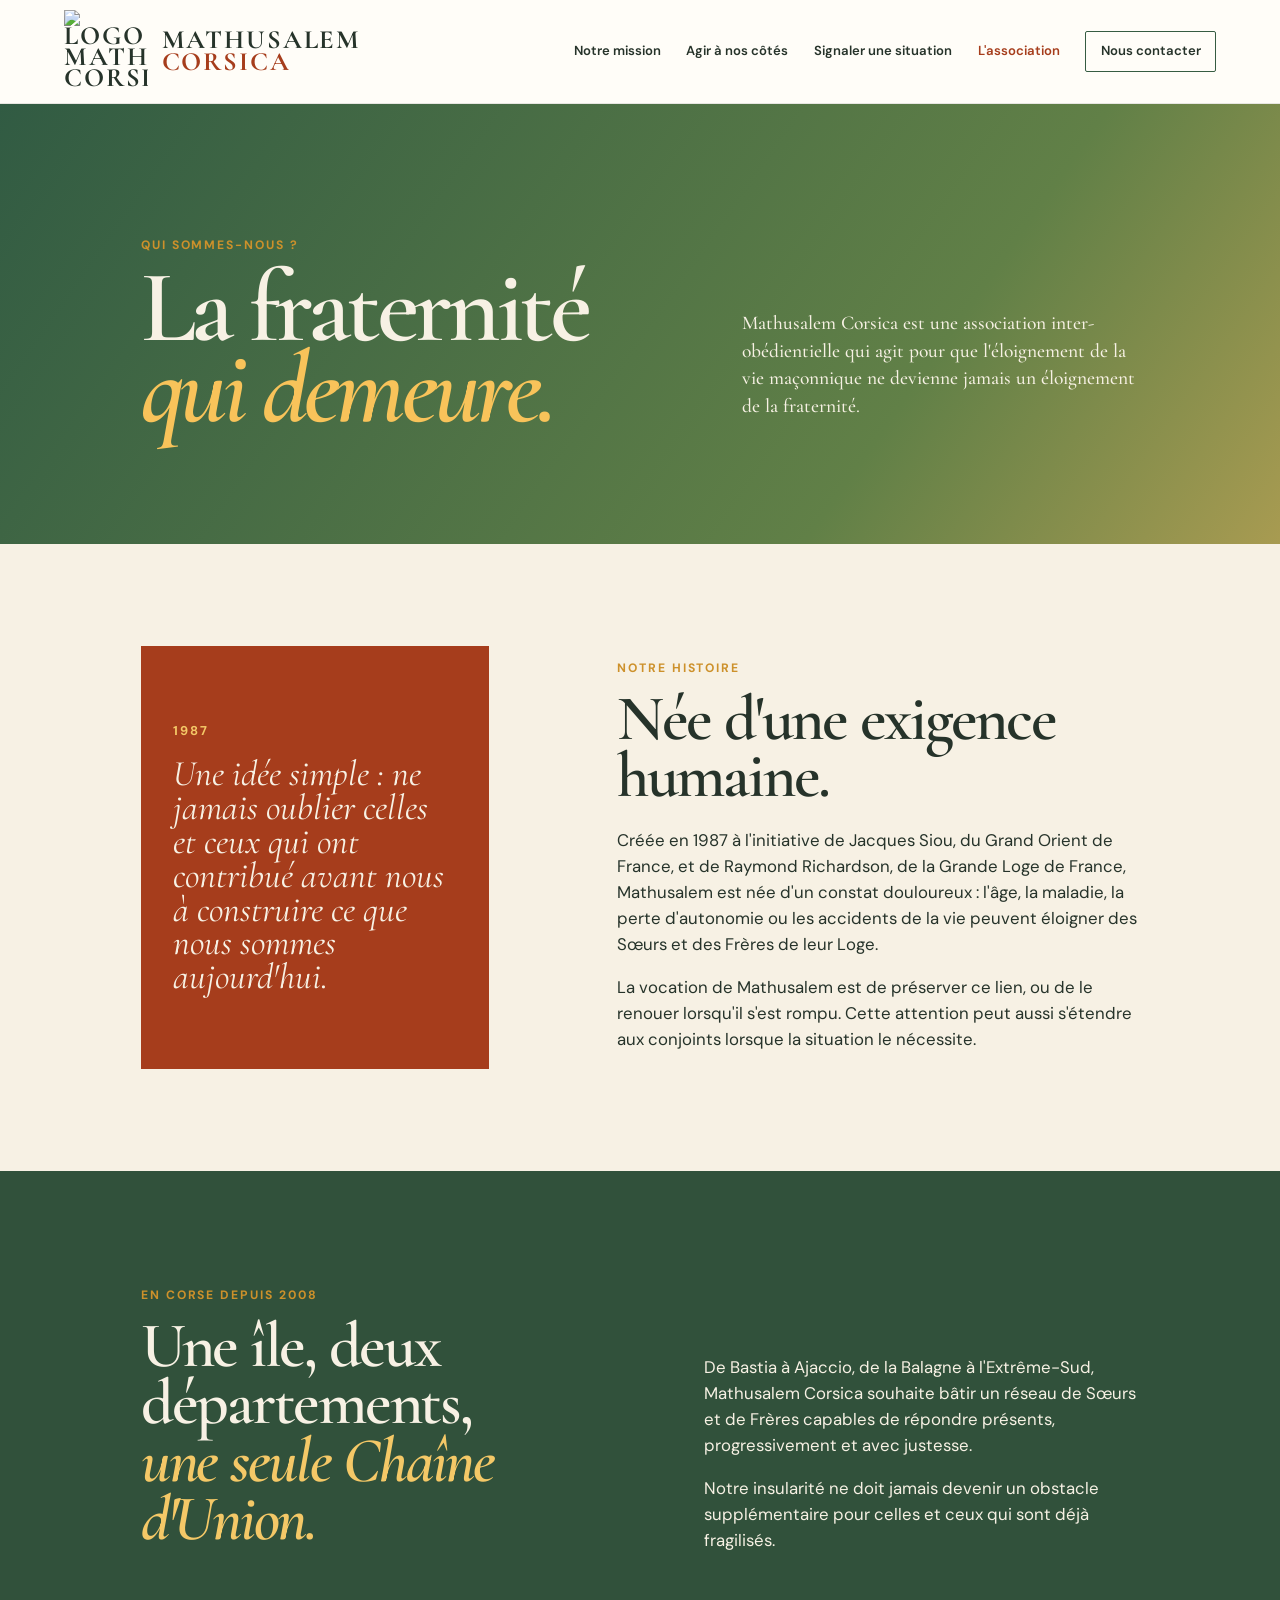
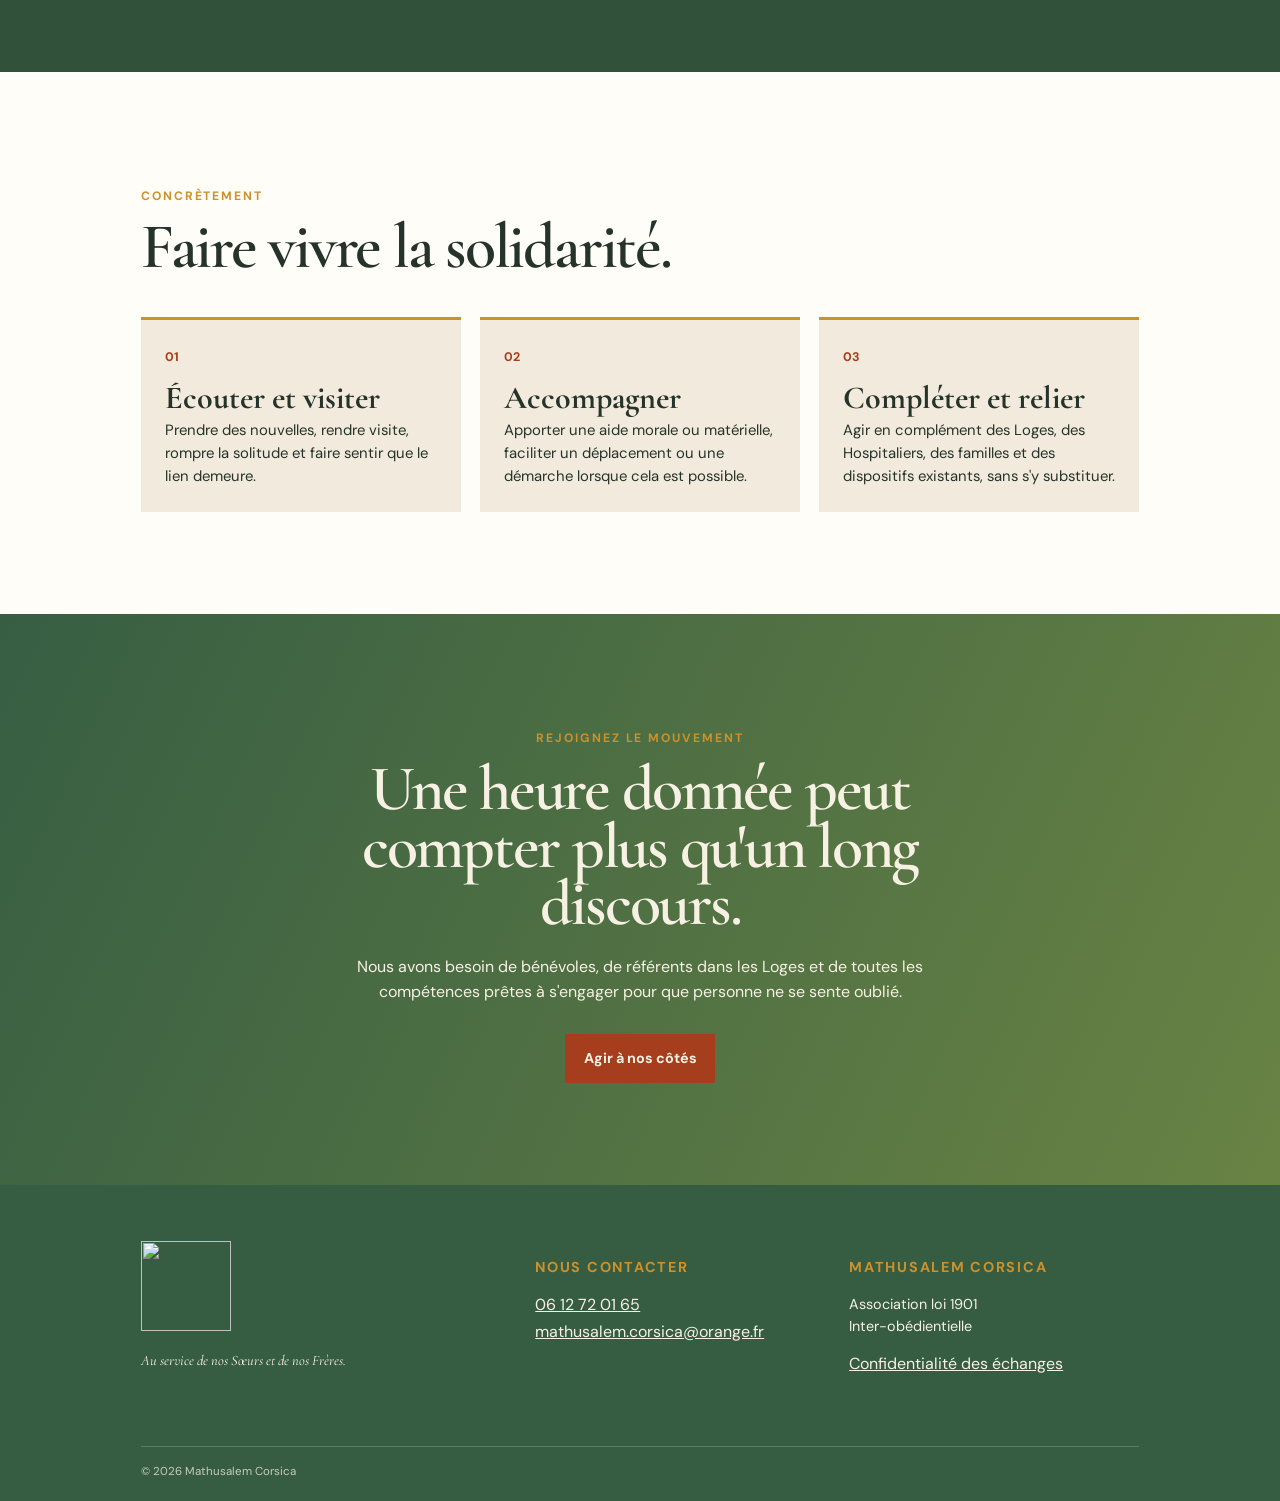
==== association.html @ e66bcd54 "Add files via upload" ====
<!doctype html>
<html lang="fr">
  <head>
    <meta charset="utf-8">
    <meta name="viewport" content="width=device-width, initial-scale=1">
    <meta name="description" content="Découvrez Mathusalem Corsica, association inter-obédientielle de solidarité fraternelle.">
    <title>Notre association - Mathusalem Corsica</title>
    <link rel="preconnect" href="https://fonts.googleapis.com">
    <link rel="preconnect" href="https://fonts.gstatic.com" crossorigin>
    <link href="https://fonts.googleapis.com/css2?family=Cormorant+Garamond:ital,wght@0,500;0,600;0,700;1,600&family=DM+Sans:wght@400;500;600;700&display=swap" rel="stylesheet">
    <link rel="stylesheet" href="styles.css">
  </head>
  <body>
    <a class="skip-link" href="#contenu">Aller au contenu</a>
    <header class="site-header">
      <a class="brand" href="index.html" aria-label="Mathusalem Corsica, accueil">
        <img src="assets/logo-mathusalem-corsica.png" alt="Logo Mathusalem Corsica">
        <span>Mathusalem<br><em>Corsica</em></span>
      </a>
      <button class="menu-toggle" aria-expanded="false" aria-controls="navigation">Menu</button>
      <nav id="navigation" class="navigation" aria-label="Navigation principale">
        <a href="index.html#mission">Notre mission</a>
        <a href="index.html#agir">Agir à nos côtés</a>
        <a href="index.html#signaler">Signaler une situation</a>
        <a class="active" href="association.html" aria-current="page">L'association</a>
        <a class="nav-contact" href="index.html#contact">Nous contacter</a>
      </nav>
    </header>

    <main id="contenu">
      <section class="about-hero" aria-labelledby="about-title">
        <div>
          <p class="eyebrow">Qui sommes-nous ?</p>
          <h1 id="about-title">La fraternité<br><em>qui demeure.</em></h1>
        </div>
        <p>Mathusalem Corsica est une association inter-obédientielle qui agit pour que l'éloignement de la vie maçonnique ne devienne jamais un éloignement de la fraternité.</p>
      </section>

      <section class="about-story" aria-labelledby="story-title">
        <div class="about-statement">
          <span aria-hidden="true">1987</span>
          <p>Une idée simple : ne jamais oublier celles et ceux qui ont contribué avant nous à construire ce que nous sommes aujourd'hui.</p>
        </div>
        <div class="about-copy">
          <p class="eyebrow">Notre histoire</p>
          <h2 id="story-title">Née d'une exigence humaine.</h2>
          <p>Créée en 1987 à l'initiative de Jacques Siou, du Grand Orient de France, et de Raymond Richardson, de la Grande Loge de France, Mathusalem est née d'un constat douloureux : l'âge, la maladie, la perte d'autonomie ou les accidents de la vie peuvent éloigner des Sœurs et des Frères de leur Loge.</p>
          <p>La vocation de Mathusalem est de préserver ce lien, ou de le renouer lorsqu'il s'est rompu. Cette attention peut aussi s'étendre aux conjoints lorsque la situation le nécessite.</p>
        </div>
      </section>

      <section class="about-corsica" aria-labelledby="corsica-title">
        <div>
          <p class="eyebrow">En Corse depuis 2008</p>
          <h2 id="corsica-title">Une île, deux départements,<br><em>une seule Chaîne d'Union.</em></h2>
        </div>
        <div>
          <p>De Bastia à Ajaccio, de la Balagne à l'Extrême-Sud, Mathusalem Corsica souhaite bâtir un réseau de Sœurs et de Frères capables de répondre présents, progressivement et avec justesse.</p>
          <p>Notre insularité ne doit jamais devenir un obstacle supplémentaire pour celles et ceux qui sont déjà fragilisés.</p>
        </div>
      </section>

      <section class="about-actions" aria-labelledby="actions-title">
        <p class="eyebrow">Concrètement</p>
        <h2 id="actions-title">Faire vivre la solidarité.</h2>
        <div class="about-actions-grid">
          <article><span>01</span><h3>Écouter et visiter</h3><p>Prendre des nouvelles, rendre visite, rompre la solitude et faire sentir que le lien demeure.</p></article>
          <article><span>02</span><h3>Accompagner</h3><p>Apporter une aide morale ou matérielle, faciliter un déplacement ou une démarche lorsque cela est possible.</p></article>
          <article><span>03</span><h3>Compléter et relier</h3><p>Agir en complément des Loges, des Hospitaliers, des familles et des dispositifs existants, sans s'y substituer.</p></article>
        </div>
      </section>

      <section class="about-call" aria-labelledby="call-title">
        <p class="eyebrow">Rejoignez le mouvement</p>
        <h2 id="call-title">Une heure donnée peut compter plus qu'un long discours.</h2>
        <p>Nous avons besoin de bénévoles, de référents dans les Loges et de toutes les compétences prêtes à s'engager pour que personne ne se sente oublié.</p>
        <a class="button button-primary" href="index.html#agir">Agir à nos côtés</a>
      </section>
    </main>

    <footer id="contact" class="site-footer">
      <div class="footer-brand"><img src="assets/logo-mathusalem-corsica.png" alt=""><p>Au service de nos Sœurs et de nos Frères.</p></div>
      <div><p class="footer-label">Nous contacter</p><a href="tel:+33612720165">06 12 72 01 65</a><a href="mailto:mathusalem.corsica@orange.fr">mathusalem.corsica@orange.fr</a></div>
      <div><p class="footer-label">Mathusalem Corsica</p><p>Association loi 1901<br>Inter-obédientielle</p><a href="index.html#signaler">Confidentialité des échanges</a></div>
      <p class="copyright">© <span id="year"></span> Mathusalem Corsica</p>
    </footer>
    <script src="script.js"></script>
  </body>
</html>
---- styles.css ----
:root { --ink:#26332a; --forest:#365c42; --moss:#74863b; --sun:#cd912b; --terra:#a63d1c; --cream:#f7f1e4; --paper:#fffdf8; --blue:#315e78; --serif:"Cormorant Garamond", Georgia, serif; --sans:"DM Sans", Arial, sans-serif; }
* { box-sizing:border-box; }
html { scroll-behavior:smooth; }
body { margin:0; color:var(--ink); background:var(--paper); font-family:var(--sans); line-height:1.55; }
a { color:inherit; }
.skip-link { position:absolute; left:-10000px; top:auto; }.skip-link:focus { left:1rem; top:1rem; z-index:100; padding:.7rem 1rem; background:#fff; }
.site-header { min-height:104px; display:flex; align-items:center; justify-content:space-between; padding:8px clamp(1.25rem,5vw,5rem); background:var(--paper); position:sticky; top:0; z-index:20; border-bottom:1px solid rgba(22,32,22,.1); }
.brand { display:flex; align-items:center; gap:.85rem; text-decoration:none; font:700 1.65rem/0.8 var(--serif); letter-spacing:.07em; text-transform:uppercase; }.brand img { width:84px; height:84px; object-fit:contain; }.brand em { color:var(--terra); font-style:normal; }
.navigation { display:flex; align-items:center; gap:clamp(.9rem,2vw,1.8rem); font-size:.82rem; font-weight:600; }.navigation a { text-decoration:none; }.navigation a:not(.nav-contact):hover { color:var(--terra); }.nav-contact { padding:.6rem .9rem; border:1px solid var(--forest); border-radius:2px; }.menu-toggle { display:none; }
.hero { min-height:700px; position:relative; overflow:hidden; isolation:isolate; padding:clamp(5rem,10vw,8rem) clamp(1.25rem,11vw,10rem) 8rem; color:var(--cream); background:linear-gradient(115deg,#315b43 0%,#547544 44%,#899449 100%); }.hero:before { content:""; position:absolute; inset:0; z-index:-1; opacity:.32; background:radial-gradient(ellipse at 78% 28%,#ffdc94 0 2%,transparent 22%), radial-gradient(ellipse at 100% 100%,#c95d2b 0,transparent 49%); }.hero-content { max-width:760px; position:relative; z-index:2; }.eyebrow { margin:0 0:.7rem; color:var(--sun); font-size:.76rem; font-weight:700; letter-spacing:.16em; text-transform:uppercase; }.hero h1, h2, h3 { font-family:var(--serif); }.hero h1 { margin:0; font-size:clamp(3.6rem,8vw,7rem); line-height:.84; letter-spacing:-.045em; }.hero-intro { max-width:590px; margin:1.8rem 0 2rem; font-size:1.05rem; }.hero-actions { display:flex; flex-wrap:wrap; gap:.8rem; }.button { display:inline-block; padding:.85rem 1.15rem; border-radius:2px; font-size:.9rem; font-weight:700; text-decoration:none; transition:transform .2s; }.button:hover { transform:translateY(-2px); }.button-primary { color:var(--cream); background:var(--terra); }.button-light { color:var(--ink); background:var(--cream); }.hero-identity { position:absolute; top:2.2rem; right:clamp(1.25rem,7vw,6rem); z-index:2; display:flex; align-items:center; gap:1rem; text-transform:uppercase; }.hero-identity img { width:clamp(120px,14vw,185px); height:clamp(120px,14vw,185px); object-fit:contain; filter:drop-shadow(0 5px 12px rgba(24,48,29,.28)); }.hero-identity p { margin:0; color:#fff6df; font:700 clamp(1.7rem,2.8vw,2.7rem)/.78 var(--serif); letter-spacing:.08em; }.hero-identity em { color:#f2b345; font-style:normal; }.hero-quote { position:absolute; right:clamp(1.25rem,8vw,7rem); bottom:8.5rem; margin:0; max-width:350px; color:#fff0ca; font:italic clamp(2rem,3.4vw,3rem)/.96 var(--serif); text-align:center; text-shadow:0 2px 18px rgba(24,48,29,.28); }.hero-horizon { position:absolute; left:-5%; right:-5%; bottom:-6.5rem; height:13rem; background:linear-gradient(160deg,transparent 29%,rgba(48,82,51,.82) 30% 49%,rgba(30,57,38,.95) 50%); transform:skewY(-4deg); z-index:-1; }
.section { padding:clamp(4.5rem,8vw,8rem) clamp(1.25rem,11vw,10rem); }.mission { background:var(--cream); }.section-heading { max-width:660px; }.section h2 { margin:0; font-size:clamp(2.7rem,5vw,4.7rem); line-height:.92; letter-spacing:-.035em; }.section h2 em { color:var(--terra); }.lead { max-width:690px; margin:1.6rem 0 3rem; font-size:1.1rem; }.mission-cards { display:grid; grid-template-columns:repeat(3,1fr); gap:1.2rem; }.mission-card { min-height:248px; padding:1.55rem; color:#fff; border-radius:3px; }.presence { background:var(--terra); }.help { background:var(--moss); }.link { background:var(--blue); }.card-icon { display:grid; place-items:center; width:3.1rem; height:3.1rem; border:1px solid rgba(255,255,255,.55); border-radius:50%; font-size:.65rem; letter-spacing:-.25em; }.help .card-icon { font-size:1.4rem; }.link .card-icon { font-size:1.7rem; }.mission-card h3 { margin:1.4rem 0 .25rem; font-size:2.05rem; line-height:1; }.mission-card p { margin:0; font-size:.93rem; }
.act { display:grid; grid-template-columns:.9fr 1.1fr; gap:clamp(2rem,8vw,8rem); align-items:center; background:#2e4937; color:var(--cream); }.act-visual { min-height:420px; padding:2rem; display:flex; flex-direction:column; justify-content:flex-end; color:#f6d486; background:linear-gradient(150deg,transparent 20%,rgba(33,62,41,.4)), radial-gradient(ellipse at 70% 20%,#e3a33f,transparent 12%), linear-gradient(150deg,#8fa14b,#426b42 65%,#294837); clip-path:polygon(16% 0,100% 9%,85% 95%,4% 100%,0 28%); }.act-visual span { font-size:.8rem; font-weight:700; letter-spacing:.12em; text-transform:uppercase; }.act-visual strong { font:italic clamp(2.2rem,4vw,3.4rem)/.9 var(--serif); }.act h2 { color:#fff; }.act h2:after { content:""; display:block; width:54px; height:3px; margin:1.3rem 0; background:var(--sun); }.action-list { margin-top:2rem; border-top:1px solid rgba(255,255,255,.25); }.action-list a { display:grid; grid-template-columns:45px 1fr; column-gap:8px; padding:1rem 0; text-decoration:none; border-bottom:1px solid rgba(255,255,255,.25); }.action-list a:hover strong { color:var(--sun); }.action-list span { color:var(--sun); font-size:.75rem; font-weight:700; }.action-list strong { font-size:.95rem; }.action-list small { grid-column:2; opacity:.72; }
.signal { display:grid; grid-template-columns:1.5fr .75fr; gap:clamp(2rem,7vw,7rem); align-items:center; background:#e9dfcc; }.signal-content h2 { max-width:620px; }.signal-content > p:not(.eyebrow) { max-width:660px; font-size:1.08rem; }.privacy-note { padding:2rem; border-left:4px solid var(--sun); background:var(--paper); }.privacy-note span { color:var(--sun); font-size:1.3rem; }.privacy-note h3 { margin:.5rem 0; font-size:1.65rem; }.privacy-note p { margin:0; font-size:.9rem; }
.association { background:var(--paper); }.association-grid { display:grid; grid-template-columns:1.1fr .9fr; gap:clamp(2rem,10vw,10rem); max-width:1000px; margin-top:2.5rem; }.association-grid > p { margin:0; font:600 1.45rem/1.25 var(--serif); }.association-grid div { border-left:1px solid rgba(22,32,22,.25); padding-left:1.8rem; }.association-grid p { margin-top:0; }.text-link { color:var(--terra); font-weight:700; text-decoration-thickness:1px; }
.navigation a.active { color:var(--terra); }.about-hero { display:grid; grid-template-columns:1.15fr .85fr; gap:4rem; align-items:end; min-height:440px; padding:clamp(4.5rem,9vw,8rem) clamp(1.25rem,11vw,10rem); color:var(--cream); background:linear-gradient(125deg,#315b43,#618047 70%,#a89b51); }.about-hero h1 { margin:0; font:600 clamp(4rem,8vw,7.2rem)/.79 var(--serif); letter-spacing:-.045em; }.about-hero h1 em { color:#f8c35a; }.about-hero > p { max-width:430px; margin:0 0 .5rem; font:500 1.22rem/1.42 var(--serif); }.about-story { display:grid; grid-template-columns:.8fr 1.2fr; gap:clamp(2rem,10vw,10rem); padding:clamp(4.5rem,8vw,8rem) clamp(1.25rem,11vw,10rem); background:var(--cream); }.about-statement { display:flex; flex-direction:column; justify-content:center; padding:2rem; color:var(--cream); background:var(--terra); }.about-statement span { color:#f4c867; font-size:.8rem; font-weight:700; letter-spacing:.16em; }.about-statement p { margin:1rem 0 0; font:italic 2.25rem/.94 var(--serif); }.about-copy { max-width:700px; }.about-copy h2, .about-corsica h2, .about-actions h2, .about-call h2 { margin:0 0 1.4rem; font:600 clamp(2.8rem,5vw,4.8rem)/.9 var(--serif); letter-spacing:-.035em; }.about-copy p:not(.eyebrow), .about-corsica p:not(.eyebrow) { font-size:1.05rem; }.about-corsica { display:grid; grid-template-columns:1fr 1fr; gap:clamp(2rem,10vw,10rem); padding:clamp(4.5rem,8vw,8rem) clamp(1.25rem,11vw,10rem); color:var(--cream); background:#31513b; }.about-corsica h2 em { color:#f4c867; }.about-corsica > div:last-child { align-self:end; max-width:510px; font-size:1.06rem; }.about-actions { padding:clamp(4.5rem,8vw,8rem) clamp(1.25rem,11vw,10rem); }.about-actions-grid { display:grid; grid-template-columns:repeat(3,1fr); gap:1.2rem; margin-top:2.6rem; }.about-actions-grid article { padding:1.5rem; border-top:3px solid var(--sun); background:#f2eadc; }.about-actions-grid span { color:var(--terra); font-size:.78rem; font-weight:700; }.about-actions-grid h3 { margin:.9rem 0 .35rem; font-size:2rem; line-height:.95; }.about-actions-grid p { margin:0; font-size:.93rem; }.about-call { padding:clamp(4.5rem,8vw,7rem) clamp(1.25rem,11vw,10rem); text-align:center; color:var(--cream); background:linear-gradient(115deg,#375e43,#698344); }.about-call h2 { max-width:750px; margin-left:auto; margin-right:auto; }.about-call > p:not(.eyebrow) { max-width:620px; margin:0 auto 1.8rem; }
.site-footer { display:grid; grid-template-columns:1.1fr .85fr .9fr; gap:2.5rem; padding:3.5rem clamp(1.25rem,11vw,10rem) 1.25rem; color:var(--cream); background:var(--forest); }.footer-brand img { width:90px; height:90px; object-fit:contain; }.footer-brand p { font:italic 1.35rem/1 var(--serif); }.footer-label { margin:0 0:.5rem; color:var(--sun); font-size:.75rem; font-weight:700; letter-spacing:.12em; text-transform:uppercase; }.site-footer a { display:block; width:max-content; max-width:100%; margin:.18rem 0; overflow-wrap:anywhere; color:var(--cream); }.site-footer p { font-size:.9rem; }.copyright { grid-column:1/-1; margin:1.5rem 0 0; padding-top:1rem; border-top:1px solid rgba(255,255,255,.25); font-size:.72rem!important; opacity:.75; }
@media (max-width:800px) { .site-header { min-height:84px; }.brand { font-size:1.3rem; }.brand img { width:66px; height:66px; }.menu-toggle { display:block; padding:.55rem .7rem; border:1px solid var(--forest); background:transparent; font:600 .8rem var(--sans); }.navigation { display:none; position:absolute; top:100%; left:0; right:0; padding:1rem 1.25rem 1.3rem; background:var(--paper); border-bottom:1px solid #ddd; flex-direction:column; align-items:flex-start; }.navigation.open { display:flex; }.hero { min-height:720px; padding-top:13rem; }.hero-identity { top:1.5rem; left:1.25rem; right:auto; }.hero-identity img { width:112px; height:112px; }.hero-identity p { font-size:1.8rem; }.hero-quote { top:auto; bottom:4.7rem; right:1.25rem; max-width:300px; font-size:1.75rem; }.mission-cards, .act, .signal, .association-grid, .site-footer, .about-hero, .about-story, .about-corsica, .about-actions-grid { grid-template-columns:1fr; }.about-hero { min-height:420px; gap:2rem; }.about-story { gap:2rem; }.about-statement { min-height:240px; }.section { padding-top:4rem; padding-bottom:4rem; }.site-footer { gap:1.5rem; }.footer-brand img { width:72px; height:72px; } }
@media (max-width:440px) { .brand span { font-size:1.1rem; }.brand img { width:58px; height:58px; }.hero h1 { font-size:3.25rem; }.hero-intro { font-size:.95rem; }.hero-quote { display:none; }.hero { min-height:620px; padding-top:12rem; }.hero-identity img { width:96px; height:96px; }.hero-identity p { font-size:1.55rem; }.mission-card { min-height:0; } }
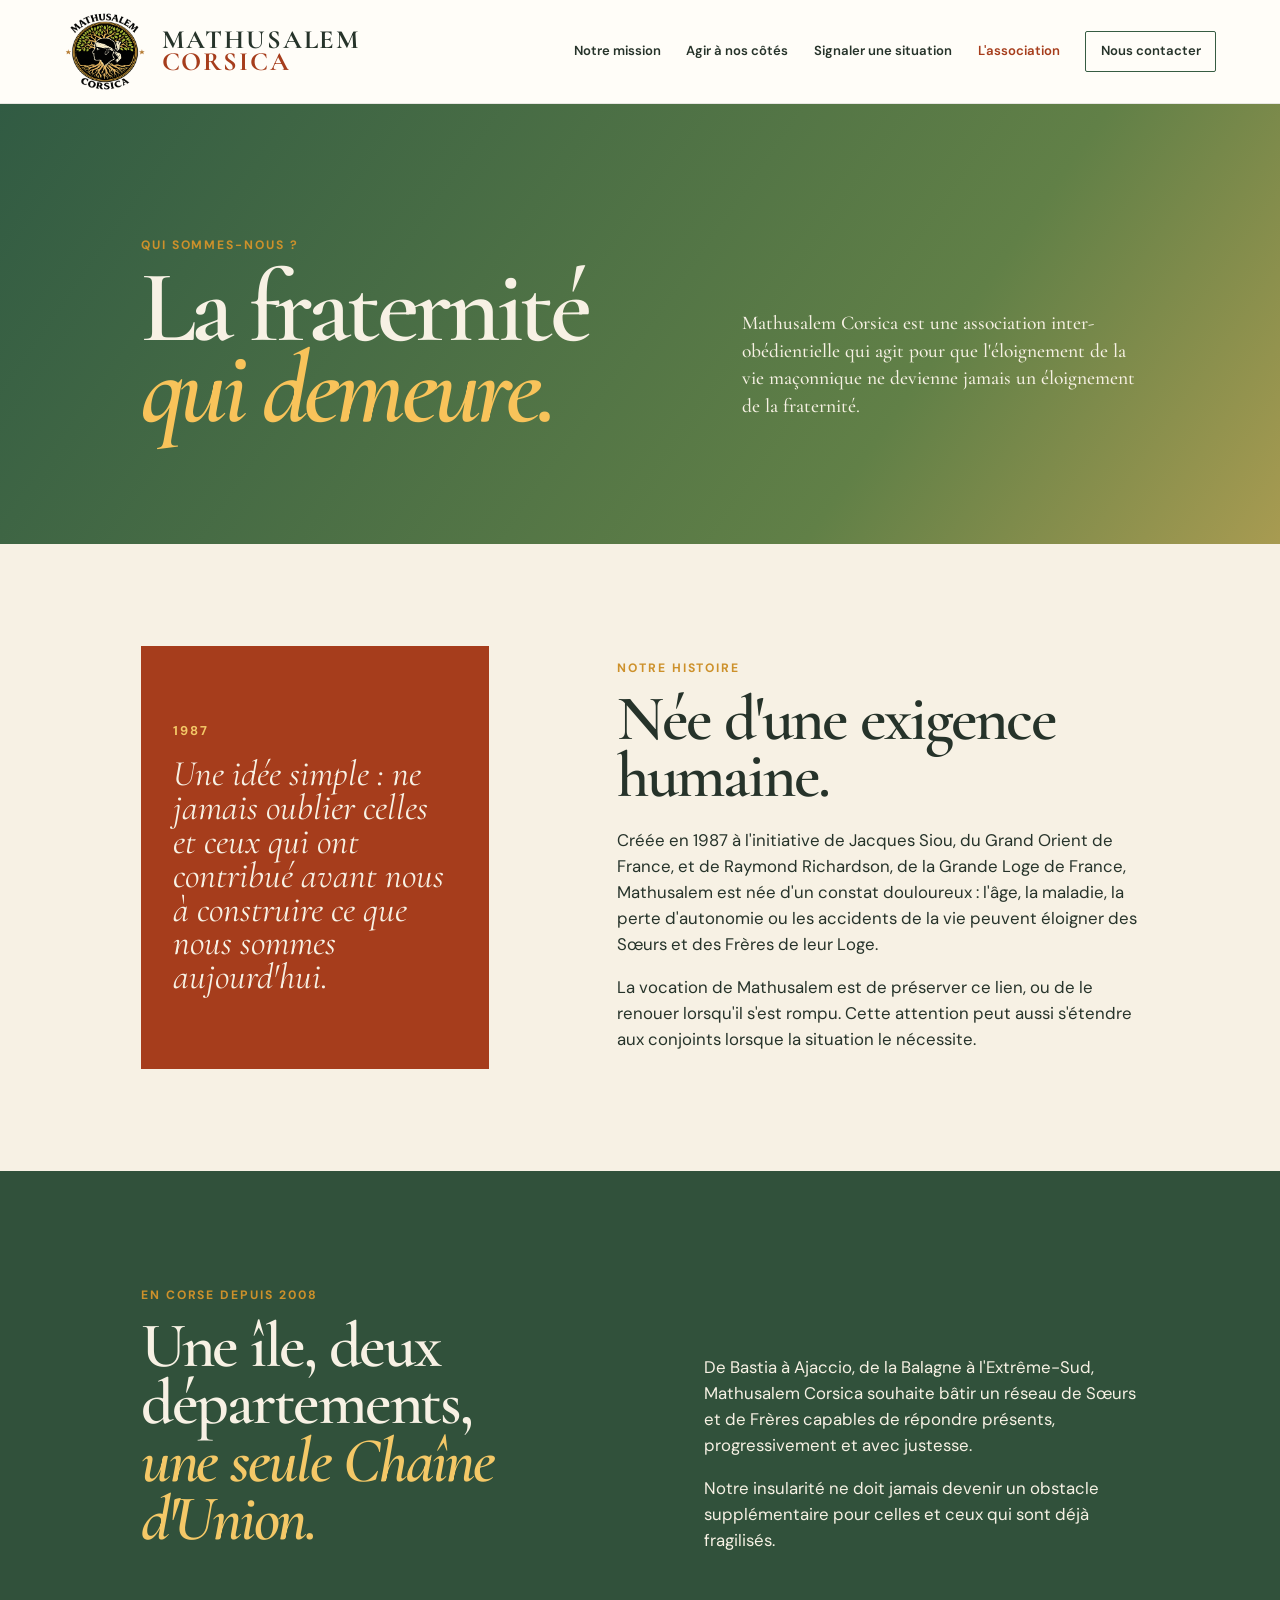
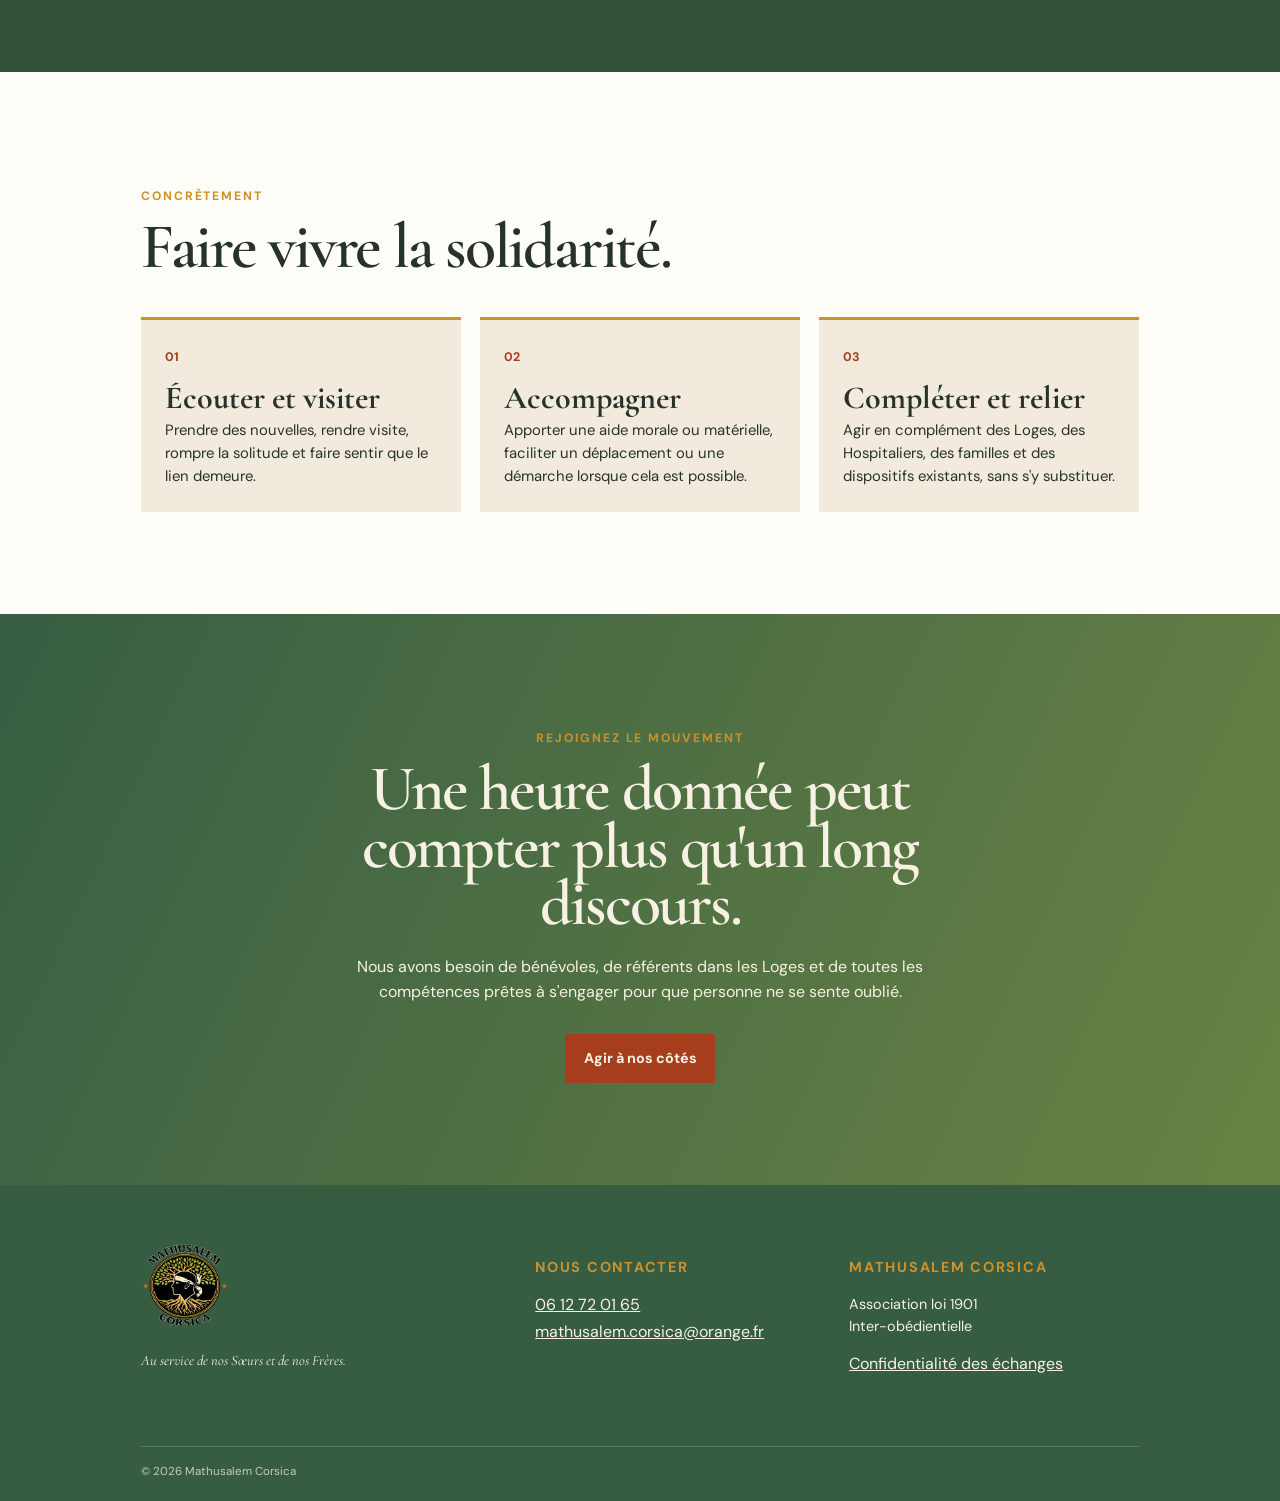
==== commit 69e250d2: "Add files via upload" ====
--- a/association.html
+++ b/association.html
@@ -14,7 +14,7 @@
     <a class="skip-link" href="#contenu">Aller au contenu</a>
     <header class="site-header">
       <a class="brand" href="index.html" aria-label="Mathusalem Corsica, accueil">
-        <img src="assets/logo-mathusalem-corsica.png" alt="Logo Mathusalem Corsica">
+        <img src="logo-mathusalem-corsica.png" alt="Logo Mathusalem Corsica">
         <span>Mathusalem<br><em>Corsica</em></span>
       </a>
       <button class="menu-toggle" aria-expanded="false" aria-controls="navigation">Menu</button>
@@ -79,7 +79,7 @@
     </main>
 
     <footer id="contact" class="site-footer">
-      <div class="footer-brand"><img src="assets/logo-mathusalem-corsica.png" alt=""><p>Au service de nos Sœurs et de nos Frères.</p></div>
+      <div class="footer-brand"><img src="logo-mathusalem-corsica.png" alt=""><p>Au service de nos Sœurs et de nos Frères.</p></div>
       <div><p class="footer-label">Nous contacter</p><a href="tel:+33612720165">06 12 72 01 65</a><a href="mailto:mathusalem.corsica@orange.fr">mathusalem.corsica@orange.fr</a></div>
       <div><p class="footer-label">Mathusalem Corsica</p><p>Association loi 1901<br>Inter-obédientielle</p><a href="index.html#signaler">Confidentialité des échanges</a></div>
       <p class="copyright">© <span id="year"></span> Mathusalem Corsica</p>
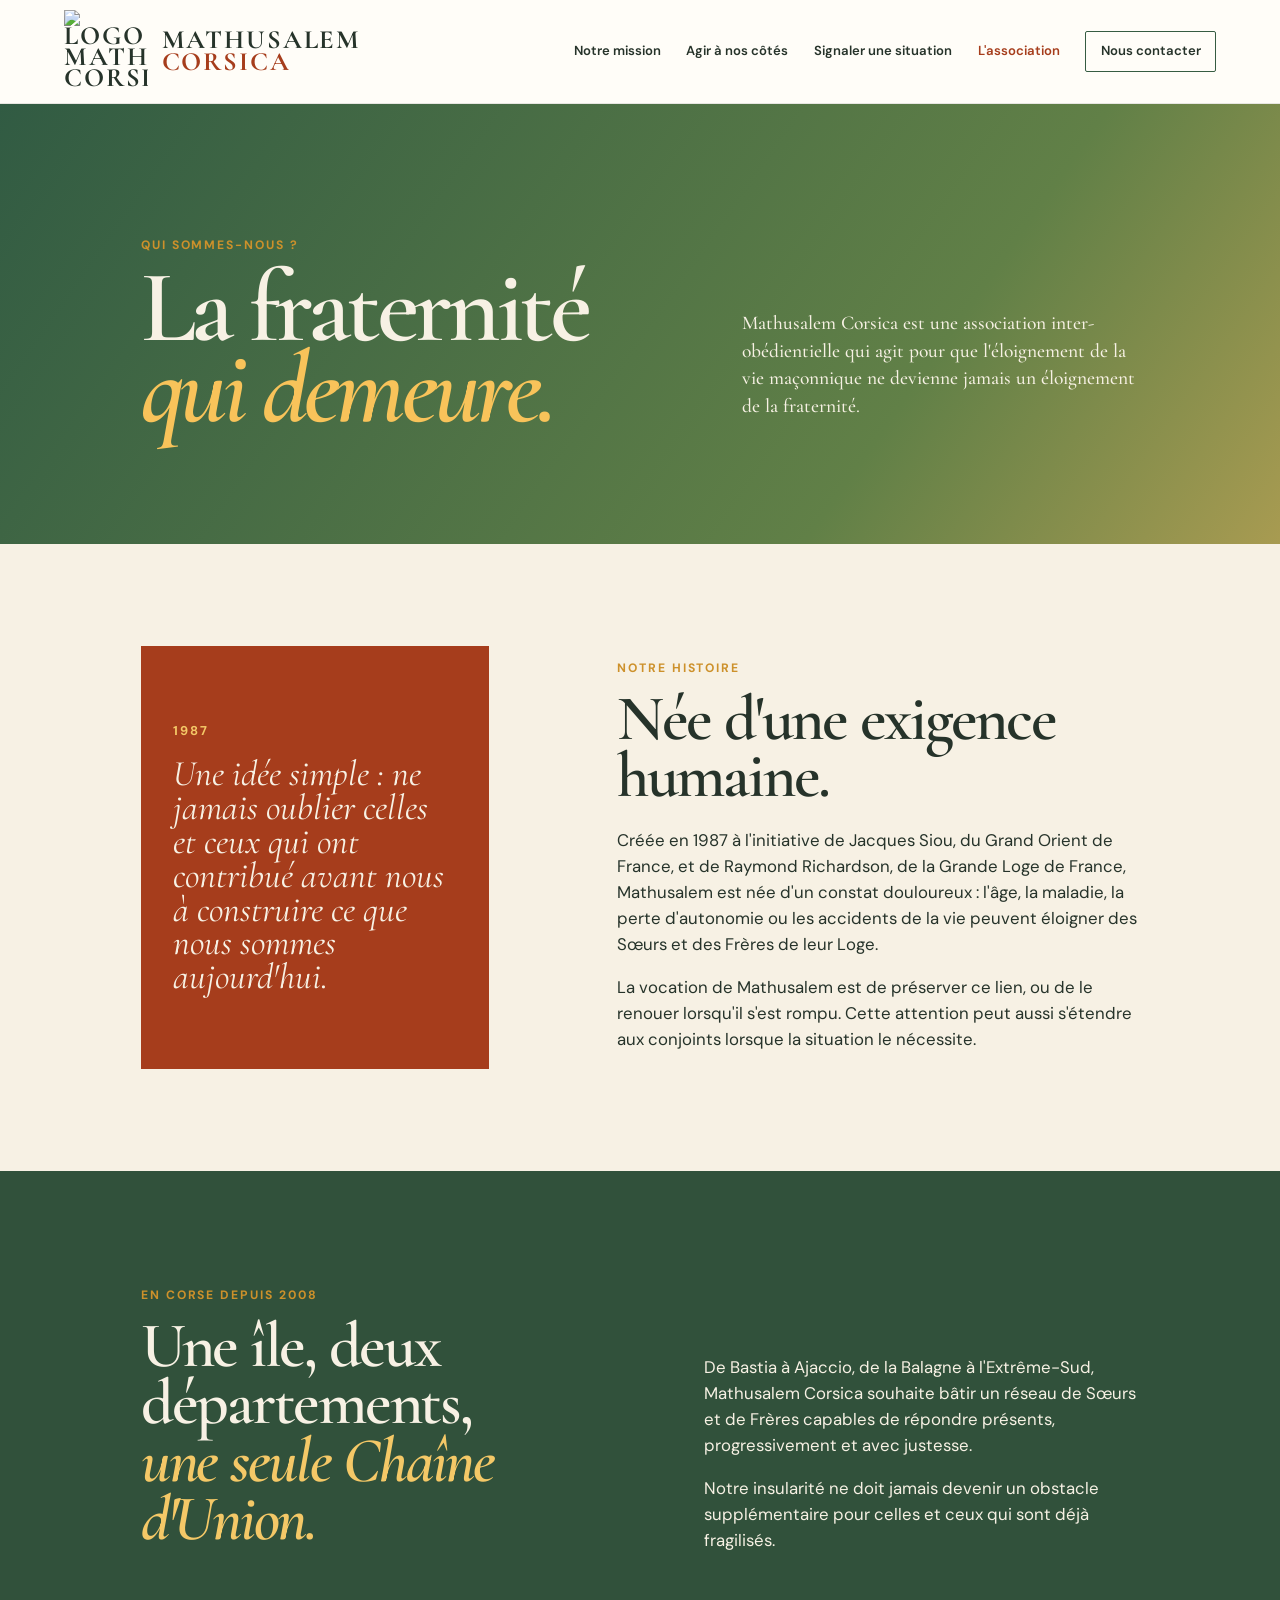
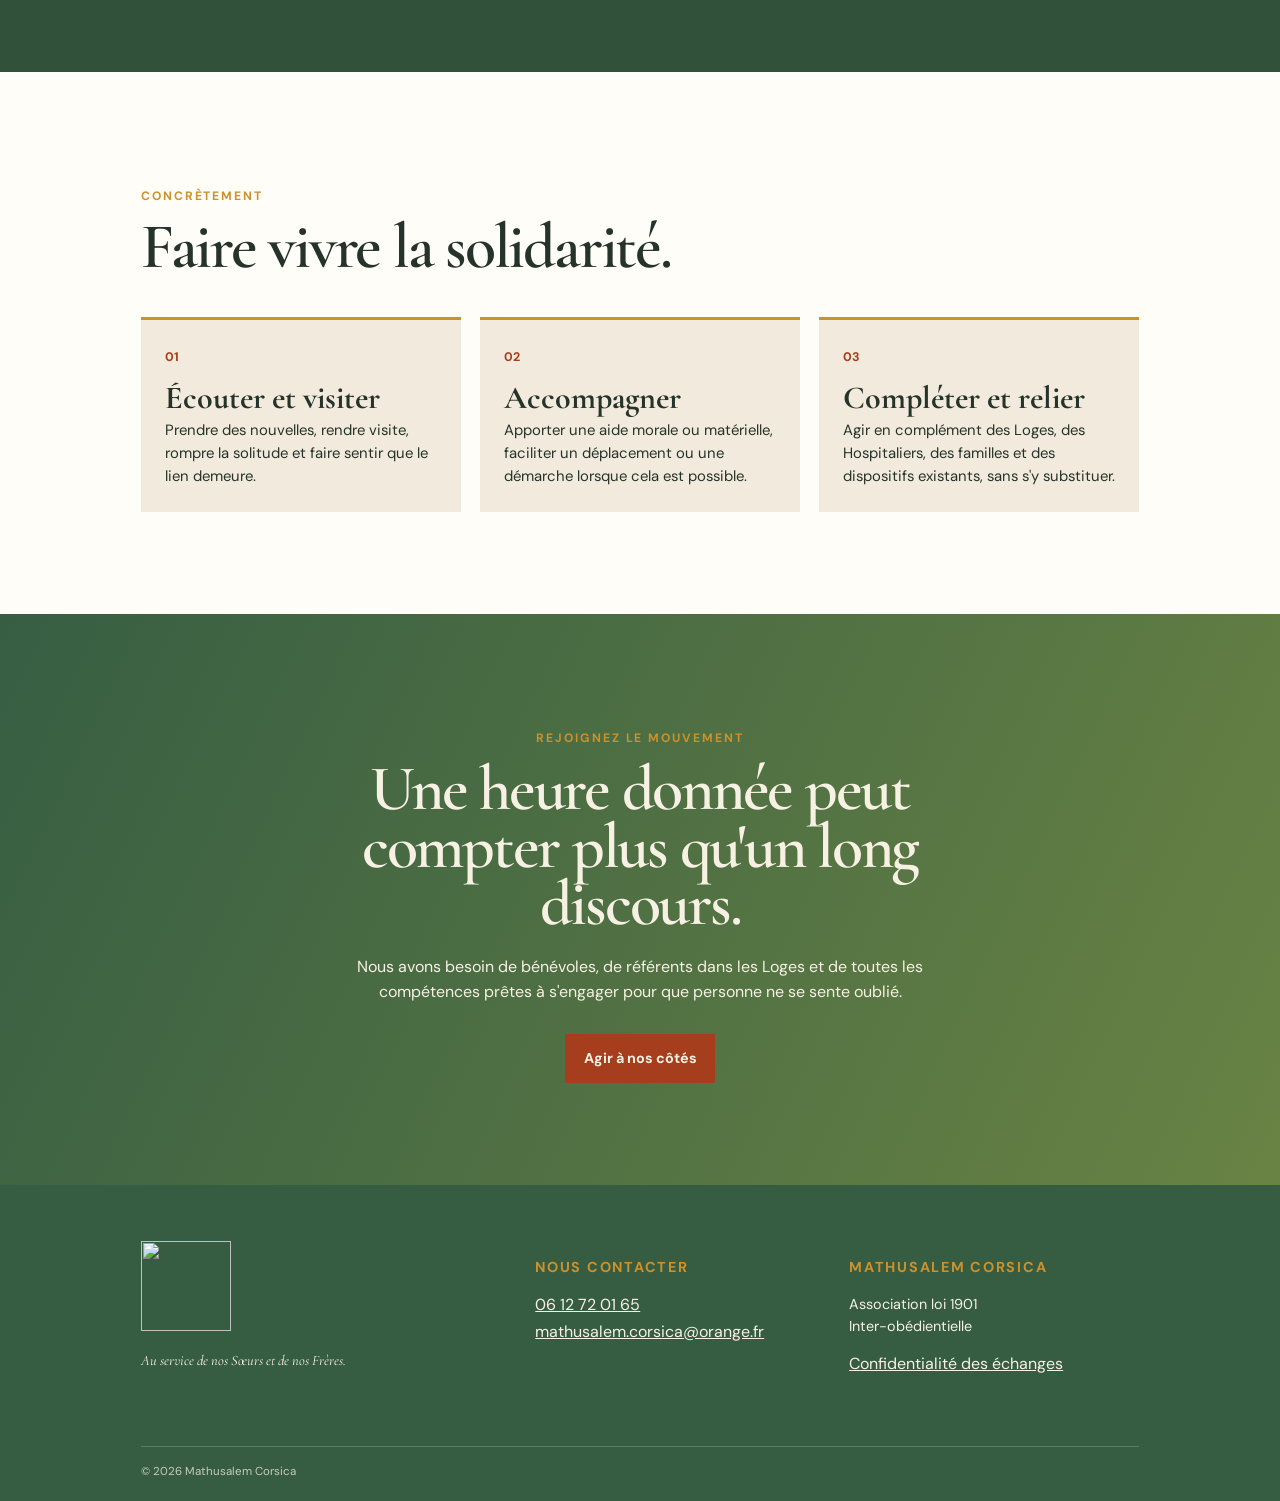
==== commit e47f90a8: "Add files via upload" ====
--- a/association.html
+++ b/association.html
@@ -14,7 +14,7 @@
     <a class="skip-link" href="#contenu">Aller au contenu</a>
     <header class="site-header">
       <a class="brand" href="index.html" aria-label="Mathusalem Corsica, accueil">
-        <img src="logo-mathusalem-corsica.png" alt="Logo Mathusalem Corsica">
+        <img src="assets/logo-mathusalem-corsica.png" alt="Logo Mathusalem Corsica">
         <span>Mathusalem<br><em>Corsica</em></span>
       </a>
       <button class="menu-toggle" aria-expanded="false" aria-controls="navigation">Menu</button>
@@ -79,7 +79,7 @@
     </main>
 
     <footer id="contact" class="site-footer">
-      <div class="footer-brand"><img src="logo-mathusalem-corsica.png" alt=""><p>Au service de nos Sœurs et de nos Frères.</p></div>
+      <div class="footer-brand"><img src="assets/logo-mathusalem-corsica.png" alt=""><p>Au service de nos Sœurs et de nos Frères.</p></div>
       <div><p class="footer-label">Nous contacter</p><a href="tel:+33612720165">06 12 72 01 65</a><a href="mailto:mathusalem.corsica@orange.fr">mathusalem.corsica@orange.fr</a></div>
       <div><p class="footer-label">Mathusalem Corsica</p><p>Association loi 1901<br>Inter-obédientielle</p><a href="index.html#signaler">Confidentialité des échanges</a></div>
       <p class="copyright">© <span id="year"></span> Mathusalem Corsica</p>
--- a/styles.css
+++ b/styles.css
@@ -7,12 +7,12 @@
 .site-header { min-height:104px; display:flex; align-items:center; justify-content:space-between; padding:8px clamp(1.25rem,5vw,5rem); background:var(--paper); position:sticky; top:0; z-index:20; border-bottom:1px solid rgba(22,32,22,.1); }
 .brand { display:flex; align-items:center; gap:.85rem; text-decoration:none; font:700 1.65rem/0.8 var(--serif); letter-spacing:.07em; text-transform:uppercase; }.brand img { width:84px; height:84px; object-fit:contain; }.brand em { color:var(--terra); font-style:normal; }
 .navigation { display:flex; align-items:center; gap:clamp(.9rem,2vw,1.8rem); font-size:.82rem; font-weight:600; }.navigation a { text-decoration:none; }.navigation a:not(.nav-contact):hover { color:var(--terra); }.nav-contact { padding:.6rem .9rem; border:1px solid var(--forest); border-radius:2px; }.menu-toggle { display:none; }
-.hero { min-height:700px; position:relative; overflow:hidden; isolation:isolate; padding:clamp(5rem,10vw,8rem) clamp(1.25rem,11vw,10rem) 8rem; color:var(--cream); background:linear-gradient(115deg,#315b43 0%,#547544 44%,#899449 100%); }.hero:before { content:""; position:absolute; inset:0; z-index:-1; opacity:.32; background:radial-gradient(ellipse at 78% 28%,#ffdc94 0 2%,transparent 22%), radial-gradient(ellipse at 100% 100%,#c95d2b 0,transparent 49%); }.hero-content { max-width:760px; position:relative; z-index:2; }.eyebrow { margin:0 0:.7rem; color:var(--sun); font-size:.76rem; font-weight:700; letter-spacing:.16em; text-transform:uppercase; }.hero h1, h2, h3 { font-family:var(--serif); }.hero h1 { margin:0; font-size:clamp(3.6rem,8vw,7rem); line-height:.84; letter-spacing:-.045em; }.hero-intro { max-width:590px; margin:1.8rem 0 2rem; font-size:1.05rem; }.hero-actions { display:flex; flex-wrap:wrap; gap:.8rem; }.button { display:inline-block; padding:.85rem 1.15rem; border-radius:2px; font-size:.9rem; font-weight:700; text-decoration:none; transition:transform .2s; }.button:hover { transform:translateY(-2px); }.button-primary { color:var(--cream); background:var(--terra); }.button-light { color:var(--ink); background:var(--cream); }.hero-identity { position:absolute; top:2.2rem; right:clamp(1.25rem,7vw,6rem); z-index:2; display:flex; align-items:center; gap:1rem; text-transform:uppercase; }.hero-identity img { width:clamp(120px,14vw,185px); height:clamp(120px,14vw,185px); object-fit:contain; filter:drop-shadow(0 5px 12px rgba(24,48,29,.28)); }.hero-identity p { margin:0; color:#fff6df; font:700 clamp(1.7rem,2.8vw,2.7rem)/.78 var(--serif); letter-spacing:.08em; }.hero-identity em { color:#f2b345; font-style:normal; }.hero-quote { position:absolute; right:clamp(1.25rem,8vw,7rem); bottom:8.5rem; margin:0; max-width:350px; color:#fff0ca; font:italic clamp(2rem,3.4vw,3rem)/.96 var(--serif); text-align:center; text-shadow:0 2px 18px rgba(24,48,29,.28); }.hero-horizon { position:absolute; left:-5%; right:-5%; bottom:-6.5rem; height:13rem; background:linear-gradient(160deg,transparent 29%,rgba(48,82,51,.82) 30% 49%,rgba(30,57,38,.95) 50%); transform:skewY(-4deg); z-index:-1; }
+.hero { min-height:700px; position:relative; overflow:hidden; isolation:isolate; padding:clamp(5rem,10vw,8rem) clamp(1.25rem,11vw,10rem) 8rem; color:var(--cream); background:linear-gradient(115deg,#315b43 0%,#547544 44%,#899449 100%); }.hero:before { content:""; position:absolute; inset:0; z-index:-1; opacity:.32; background:radial-gradient(ellipse at 78% 28%,#ffdc94 0 2%,transparent 22%), radial-gradient(ellipse at 100% 100%,#c95d2b 0,transparent 49%); }.hero-content { max-width:760px; position:relative; z-index:2; }.eyebrow { margin:0 0:.7rem; color:var(--sun); font-size:.76rem; font-weight:700; letter-spacing:.16em; text-transform:uppercase; }.hero h1, h2, h3 { font-family:var(--serif); }.hero h1 { margin:0; font-size:clamp(3.6rem,8vw,7rem); line-height:.84; letter-spacing:-.045em; }.hero-intro { max-width:590px; margin:1.8rem 0 2rem; font-size:1.05rem; }.hero-actions { display:flex; flex-wrap:wrap; gap:.8rem; }.button { display:inline-block; padding:.85rem 1.15rem; border-radius:2px; font-size:.9rem; font-weight:700; text-decoration:none; transition:transform .2s; }.button:hover { transform:translateY(-2px); }.button-primary { color:var(--cream); background:var(--terra); }.button-light { color:var(--ink); background:var(--cream); }.hero-identity { position:absolute; top:2.2rem; right:clamp(1.25rem,7vw,6rem); z-index:2; display:flex; align-items:center; gap:1.15rem; text-transform:uppercase; }.hero-identity img { width:clamp(140px,16vw,215px); height:clamp(140px,16vw,215px); object-fit:contain; filter:drop-shadow(0 5px 12px rgba(24,48,29,.28)); }.hero-identity p { margin:0; color:#fff6df; font:700 clamp(2rem,3.2vw,3.1rem)/.78 var(--serif); letter-spacing:.08em; }.hero-identity em { color:#f2b345; font-style:normal; }.hero-quote { position:absolute; left:50%; bottom:2.3rem; z-index:2; width:max-content; max-width:none; margin:0; transform:translateX(-50%); color:#fff0ca; font:italic clamp(2.2rem,3vw,3.7rem)/1 var(--serif); white-space:nowrap; text-align:center; text-shadow:0 2px 18px rgba(24,48,29,.28); }.hero-horizon { position:absolute; left:-5%; right:-5%; bottom:-6.5rem; height:13rem; background:linear-gradient(160deg,transparent 29%,rgba(48,82,51,.82) 30% 49%,rgba(30,57,38,.95) 50%); transform:skewY(-4deg); z-index:-1; }
 .section { padding:clamp(4.5rem,8vw,8rem) clamp(1.25rem,11vw,10rem); }.mission { background:var(--cream); }.section-heading { max-width:660px; }.section h2 { margin:0; font-size:clamp(2.7rem,5vw,4.7rem); line-height:.92; letter-spacing:-.035em; }.section h2 em { color:var(--terra); }.lead { max-width:690px; margin:1.6rem 0 3rem; font-size:1.1rem; }.mission-cards { display:grid; grid-template-columns:repeat(3,1fr); gap:1.2rem; }.mission-card { min-height:248px; padding:1.55rem; color:#fff; border-radius:3px; }.presence { background:var(--terra); }.help { background:var(--moss); }.link { background:var(--blue); }.card-icon { display:grid; place-items:center; width:3.1rem; height:3.1rem; border:1px solid rgba(255,255,255,.55); border-radius:50%; font-size:.65rem; letter-spacing:-.25em; }.help .card-icon { font-size:1.4rem; }.link .card-icon { font-size:1.7rem; }.mission-card h3 { margin:1.4rem 0 .25rem; font-size:2.05rem; line-height:1; }.mission-card p { margin:0; font-size:.93rem; }
 .act { display:grid; grid-template-columns:.9fr 1.1fr; gap:clamp(2rem,8vw,8rem); align-items:center; background:#2e4937; color:var(--cream); }.act-visual { min-height:420px; padding:2rem; display:flex; flex-direction:column; justify-content:flex-end; color:#f6d486; background:linear-gradient(150deg,transparent 20%,rgba(33,62,41,.4)), radial-gradient(ellipse at 70% 20%,#e3a33f,transparent 12%), linear-gradient(150deg,#8fa14b,#426b42 65%,#294837); clip-path:polygon(16% 0,100% 9%,85% 95%,4% 100%,0 28%); }.act-visual span { font-size:.8rem; font-weight:700; letter-spacing:.12em; text-transform:uppercase; }.act-visual strong { font:italic clamp(2.2rem,4vw,3.4rem)/.9 var(--serif); }.act h2 { color:#fff; }.act h2:after { content:""; display:block; width:54px; height:3px; margin:1.3rem 0; background:var(--sun); }.action-list { margin-top:2rem; border-top:1px solid rgba(255,255,255,.25); }.action-list a { display:grid; grid-template-columns:45px 1fr; column-gap:8px; padding:1rem 0; text-decoration:none; border-bottom:1px solid rgba(255,255,255,.25); }.action-list a:hover strong { color:var(--sun); }.action-list span { color:var(--sun); font-size:.75rem; font-weight:700; }.action-list strong { font-size:.95rem; }.action-list small { grid-column:2; opacity:.72; }
-.signal { display:grid; grid-template-columns:1.5fr .75fr; gap:clamp(2rem,7vw,7rem); align-items:center; background:#e9dfcc; }.signal-content h2 { max-width:620px; }.signal-content > p:not(.eyebrow) { max-width:660px; font-size:1.08rem; }.privacy-note { padding:2rem; border-left:4px solid var(--sun); background:var(--paper); }.privacy-note span { color:var(--sun); font-size:1.3rem; }.privacy-note h3 { margin:.5rem 0; font-size:1.65rem; }.privacy-note p { margin:0; font-size:.9rem; }
+.signal { display:grid; grid-template-columns:1.5fr .75fr; gap:clamp(2rem,7vw,7rem); align-items:center; background:#e9dfcc; }.signal-content h2 { max-width:620px; }.signal-content > p:not(.eyebrow) { max-width:660px; font-size:1.08rem; }.contact-email { display:inline-block; margin:1.4rem 0 0; padding:.85rem 1.15rem; color:var(--cream); background:var(--terra); font-size:.9rem; }.contact-email strong { font-weight:700; user-select:all; }.privacy-note { padding:2rem; border-left:4px solid var(--sun); background:var(--paper); }.privacy-note span { color:var(--sun); font-size:1.3rem; }.privacy-note h3 { margin:.5rem 0; font-size:1.65rem; }.privacy-note p { margin:0; font-size:.9rem; }
 .association { background:var(--paper); }.association-grid { display:grid; grid-template-columns:1.1fr .9fr; gap:clamp(2rem,10vw,10rem); max-width:1000px; margin-top:2.5rem; }.association-grid > p { margin:0; font:600 1.45rem/1.25 var(--serif); }.association-grid div { border-left:1px solid rgba(22,32,22,.25); padding-left:1.8rem; }.association-grid p { margin-top:0; }.text-link { color:var(--terra); font-weight:700; text-decoration-thickness:1px; }
 .navigation a.active { color:var(--terra); }.about-hero { display:grid; grid-template-columns:1.15fr .85fr; gap:4rem; align-items:end; min-height:440px; padding:clamp(4.5rem,9vw,8rem) clamp(1.25rem,11vw,10rem); color:var(--cream); background:linear-gradient(125deg,#315b43,#618047 70%,#a89b51); }.about-hero h1 { margin:0; font:600 clamp(4rem,8vw,7.2rem)/.79 var(--serif); letter-spacing:-.045em; }.about-hero h1 em { color:#f8c35a; }.about-hero > p { max-width:430px; margin:0 0 .5rem; font:500 1.22rem/1.42 var(--serif); }.about-story { display:grid; grid-template-columns:.8fr 1.2fr; gap:clamp(2rem,10vw,10rem); padding:clamp(4.5rem,8vw,8rem) clamp(1.25rem,11vw,10rem); background:var(--cream); }.about-statement { display:flex; flex-direction:column; justify-content:center; padding:2rem; color:var(--cream); background:var(--terra); }.about-statement span { color:#f4c867; font-size:.8rem; font-weight:700; letter-spacing:.16em; }.about-statement p { margin:1rem 0 0; font:italic 2.25rem/.94 var(--serif); }.about-copy { max-width:700px; }.about-copy h2, .about-corsica h2, .about-actions h2, .about-call h2 { margin:0 0 1.4rem; font:600 clamp(2.8rem,5vw,4.8rem)/.9 var(--serif); letter-spacing:-.035em; }.about-copy p:not(.eyebrow), .about-corsica p:not(.eyebrow) { font-size:1.05rem; }.about-corsica { display:grid; grid-template-columns:1fr 1fr; gap:clamp(2rem,10vw,10rem); padding:clamp(4.5rem,8vw,8rem) clamp(1.25rem,11vw,10rem); color:var(--cream); background:#31513b; }.about-corsica h2 em { color:#f4c867; }.about-corsica > div:last-child { align-self:end; max-width:510px; font-size:1.06rem; }.about-actions { padding:clamp(4.5rem,8vw,8rem) clamp(1.25rem,11vw,10rem); }.about-actions-grid { display:grid; grid-template-columns:repeat(3,1fr); gap:1.2rem; margin-top:2.6rem; }.about-actions-grid article { padding:1.5rem; border-top:3px solid var(--sun); background:#f2eadc; }.about-actions-grid span { color:var(--terra); font-size:.78rem; font-weight:700; }.about-actions-grid h3 { margin:.9rem 0 .35rem; font-size:2rem; line-height:.95; }.about-actions-grid p { margin:0; font-size:.93rem; }.about-call { padding:clamp(4.5rem,8vw,7rem) clamp(1.25rem,11vw,10rem); text-align:center; color:var(--cream); background:linear-gradient(115deg,#375e43,#698344); }.about-call h2 { max-width:750px; margin-left:auto; margin-right:auto; }.about-call > p:not(.eyebrow) { max-width:620px; margin:0 auto 1.8rem; }
 .site-footer { display:grid; grid-template-columns:1.1fr .85fr .9fr; gap:2.5rem; padding:3.5rem clamp(1.25rem,11vw,10rem) 1.25rem; color:var(--cream); background:var(--forest); }.footer-brand img { width:90px; height:90px; object-fit:contain; }.footer-brand p { font:italic 1.35rem/1 var(--serif); }.footer-label { margin:0 0:.5rem; color:var(--sun); font-size:.75rem; font-weight:700; letter-spacing:.12em; text-transform:uppercase; }.site-footer a { display:block; width:max-content; max-width:100%; margin:.18rem 0; overflow-wrap:anywhere; color:var(--cream); }.site-footer p { font-size:.9rem; }.copyright { grid-column:1/-1; margin:1.5rem 0 0; padding-top:1rem; border-top:1px solid rgba(255,255,255,.25); font-size:.72rem!important; opacity:.75; }
-@media (max-width:800px) { .site-header { min-height:84px; }.brand { font-size:1.3rem; }.brand img { width:66px; height:66px; }.menu-toggle { display:block; padding:.55rem .7rem; border:1px solid var(--forest); background:transparent; font:600 .8rem var(--sans); }.navigation { display:none; position:absolute; top:100%; left:0; right:0; padding:1rem 1.25rem 1.3rem; background:var(--paper); border-bottom:1px solid #ddd; flex-direction:column; align-items:flex-start; }.navigation.open { display:flex; }.hero { min-height:720px; padding-top:13rem; }.hero-identity { top:1.5rem; left:1.25rem; right:auto; }.hero-identity img { width:112px; height:112px; }.hero-identity p { font-size:1.8rem; }.hero-quote { top:auto; bottom:4.7rem; right:1.25rem; max-width:300px; font-size:1.75rem; }.mission-cards, .act, .signal, .association-grid, .site-footer, .about-hero, .about-story, .about-corsica, .about-actions-grid { grid-template-columns:1fr; }.about-hero { min-height:420px; gap:2rem; }.about-story { gap:2rem; }.about-statement { min-height:240px; }.section { padding-top:4rem; padding-bottom:4rem; }.site-footer { gap:1.5rem; }.footer-brand img { width:72px; height:72px; } }
+@media (max-width:800px) { .site-header { min-height:84px; }.brand { font-size:1.3rem; }.brand img { width:66px; height:66px; }.menu-toggle { display:block; padding:.55rem .7rem; border:1px solid var(--forest); background:transparent; font:600 .8rem var(--sans); }.navigation { display:none; position:absolute; top:100%; left:0; right:0; padding:1rem 1.25rem 1.3rem; background:var(--paper); border-bottom:1px solid #ddd; flex-direction:column; align-items:flex-start; }.navigation.open { display:flex; }.hero { min-height:720px; padding-top:13rem; }.hero-identity { top:1.5rem; left:1.25rem; right:auto; }.hero-identity img { width:112px; height:112px; }.hero-identity p { font-size:1.8rem; }.hero-quote { top:auto; right:1.25rem; bottom:4.7rem; left:auto; width:auto; max-width:300px; transform:none; font-size:1.75rem; white-space:normal; }.mission-cards, .act, .signal, .association-grid, .site-footer, .about-hero, .about-story, .about-corsica, .about-actions-grid { grid-template-columns:1fr; }.about-hero { min-height:420px; gap:2rem; }.about-story { gap:2rem; }.about-statement { min-height:240px; }.section { padding-top:4rem; padding-bottom:4rem; }.site-footer { gap:1.5rem; }.footer-brand img { width:72px; height:72px; } }
 @media (max-width:440px) { .brand span { font-size:1.1rem; }.brand img { width:58px; height:58px; }.hero h1 { font-size:3.25rem; }.hero-intro { font-size:.95rem; }.hero-quote { display:none; }.hero { min-height:620px; padding-top:12rem; }.hero-identity img { width:96px; height:96px; }.hero-identity p { font-size:1.55rem; }.mission-card { min-height:0; } }
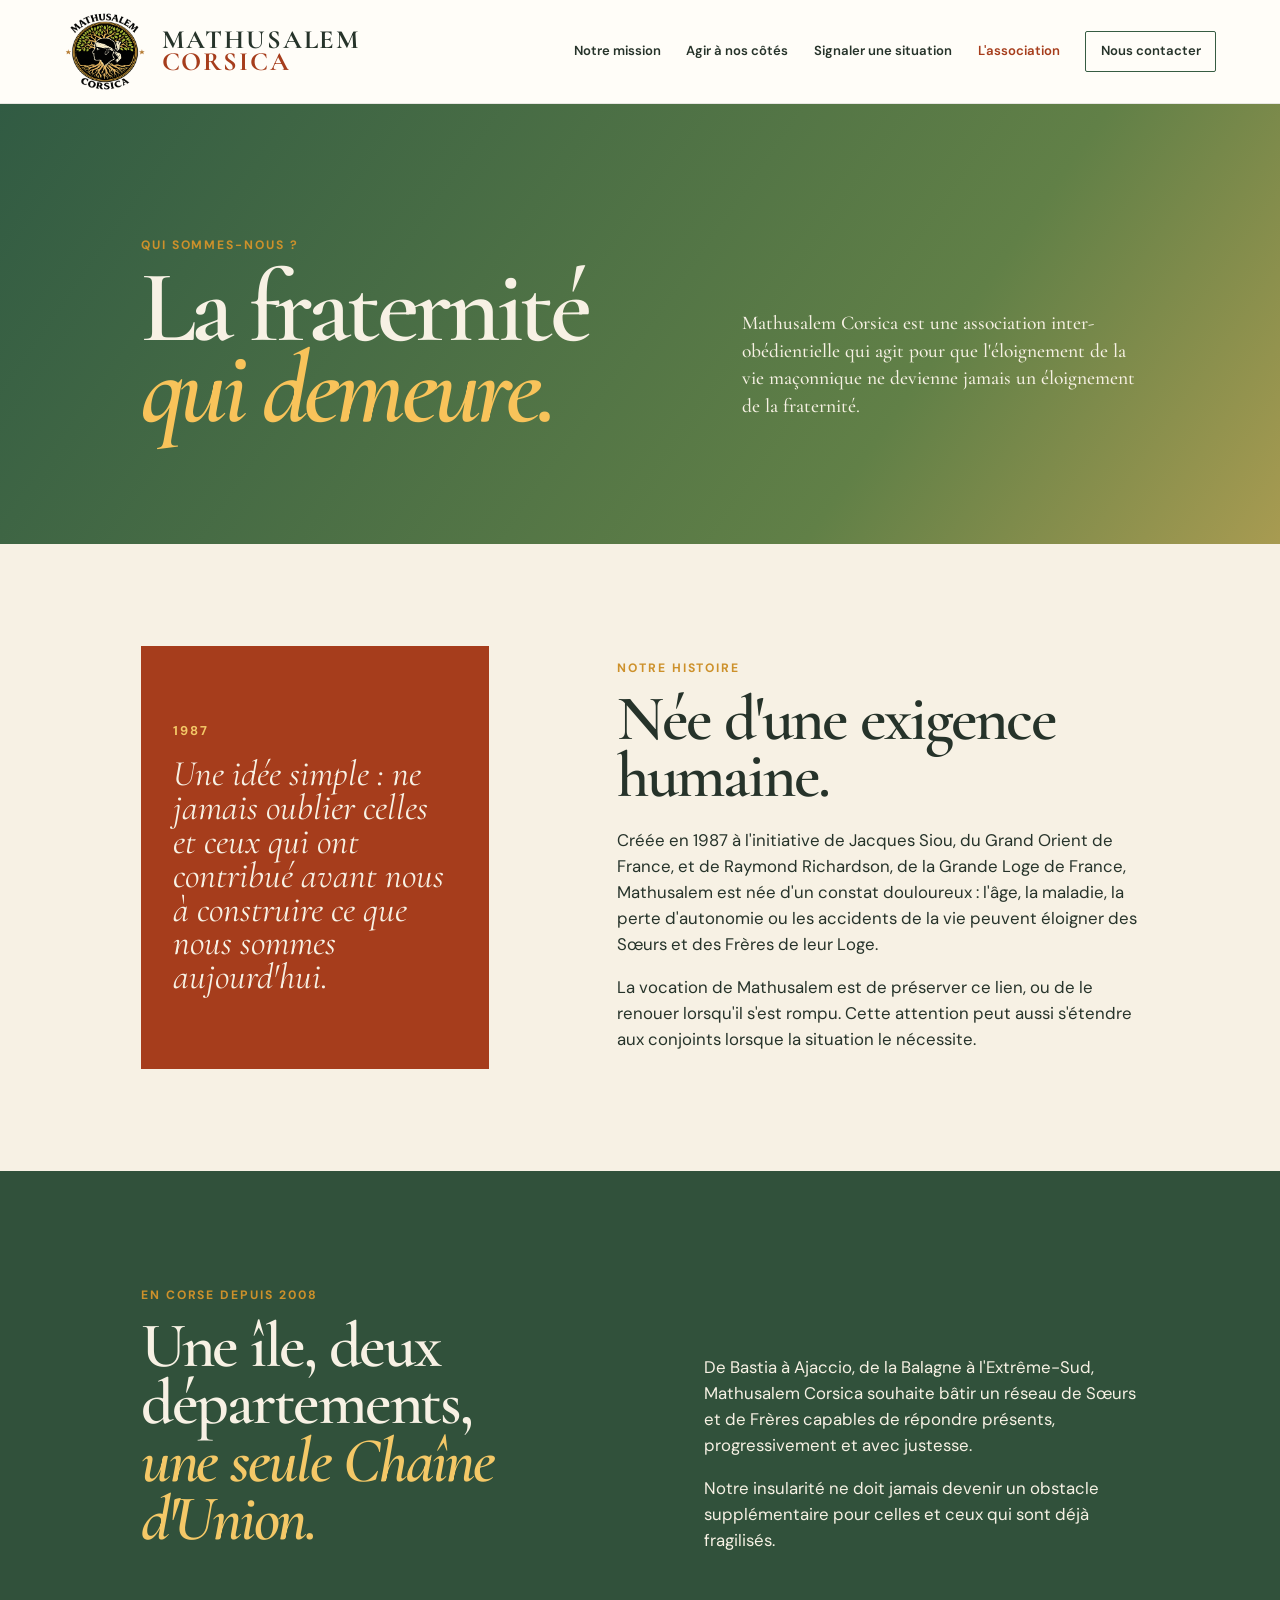
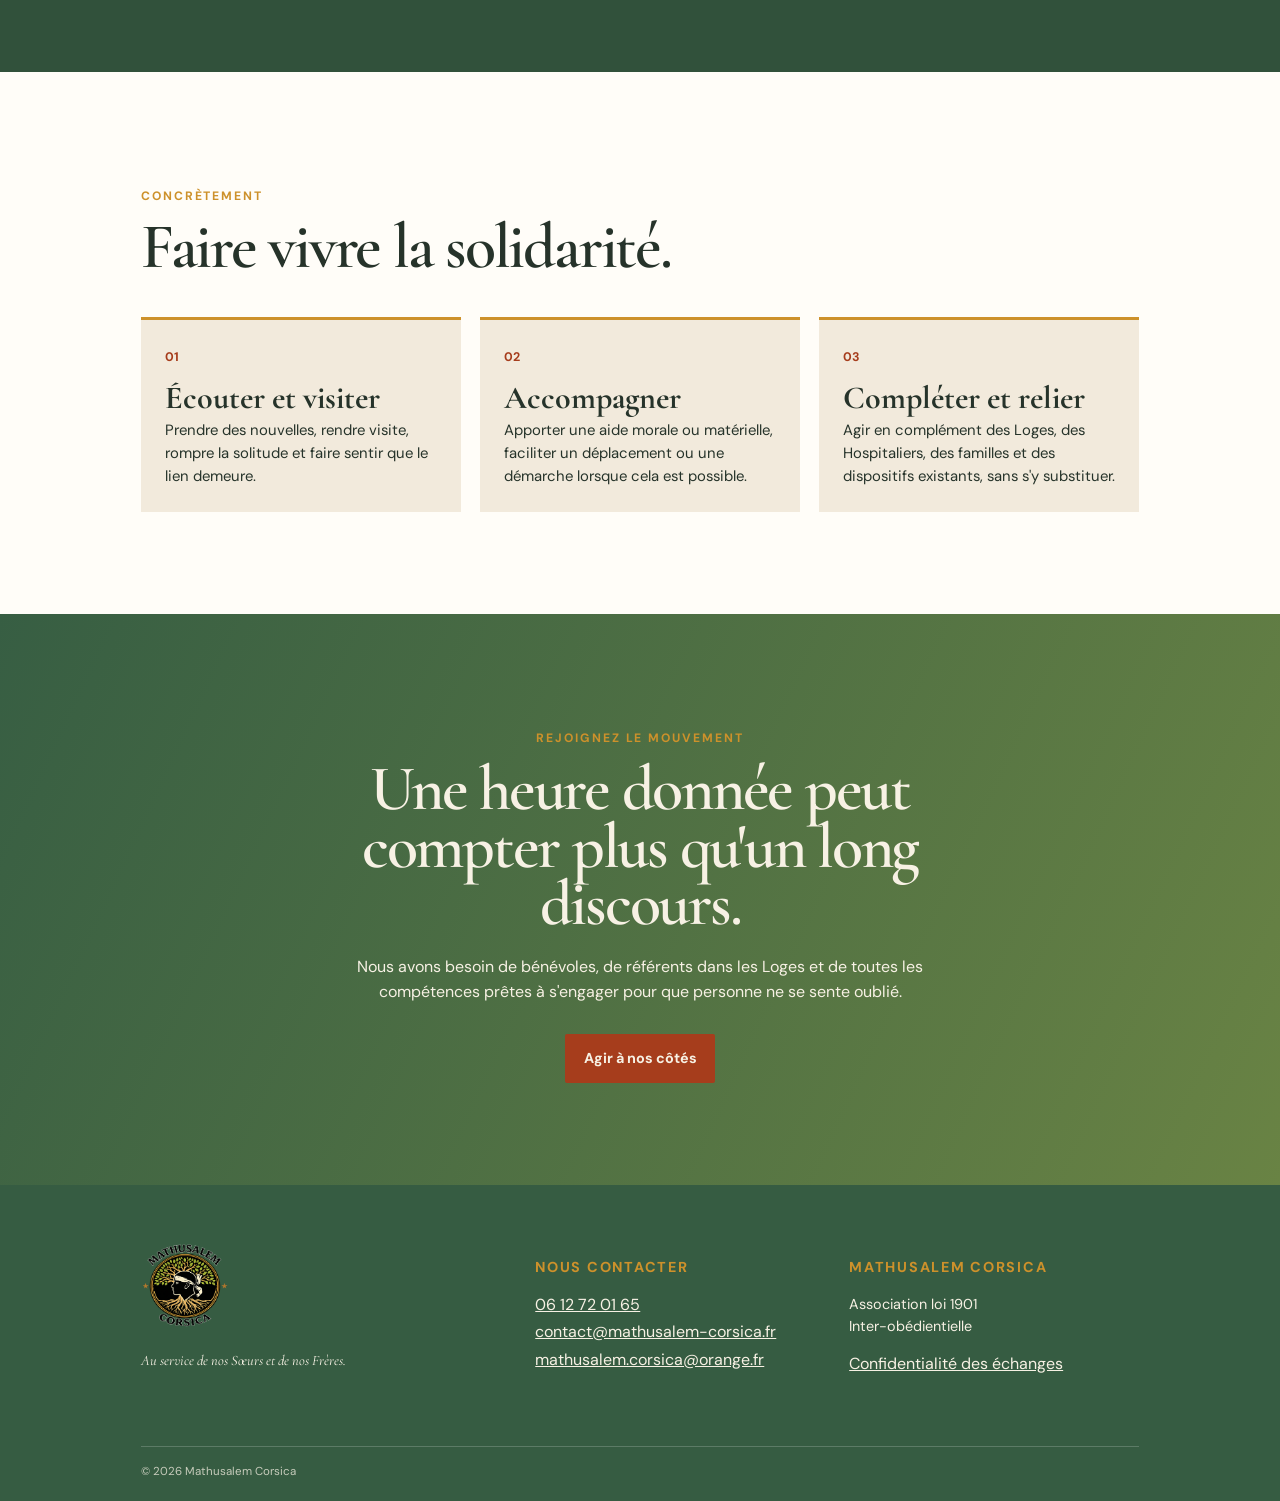
==== commit 76304ec6: "Add files via upload" ====
--- a/association.html
+++ b/association.html
@@ -14,7 +14,7 @@
     <a class="skip-link" href="#contenu">Aller au contenu</a>
     <header class="site-header">
       <a class="brand" href="index.html" aria-label="Mathusalem Corsica, accueil">
-        <img src="assets/logo-mathusalem-corsica.png" alt="Logo Mathusalem Corsica">
+        <img src="logo-mathusalem-corsica.png" alt="Logo Mathusalem Corsica">
         <span>Mathusalem<br><em>Corsica</em></span>
       </a>
       <button class="menu-toggle" aria-expanded="false" aria-controls="navigation">Menu</button>
@@ -79,8 +79,8 @@
     </main>
 
     <footer id="contact" class="site-footer">
-      <div class="footer-brand"><img src="assets/logo-mathusalem-corsica.png" alt=""><p>Au service de nos Sœurs et de nos Frères.</p></div>
-      <div><p class="footer-label">Nous contacter</p><a href="tel:+33612720165">06 12 72 01 65</a><a href="mailto:mathusalem.corsica@orange.fr">mathusalem.corsica@orange.fr</a></div>
+      <div class="footer-brand"><img src="logo-mathusalem-corsica.png" alt=""><p>Au service de nos Sœurs et de nos Frères.</p></div>
+      <div><p class="footer-label">Nous contacter</p><a href="tel:+33612720165">06 12 72 01 65</a><a href="mailto:contact@mathusalem-corsica.fr">contact@mathusalem-corsica.fr</a><a href="mailto:mathusalem.corsica@orange.fr">mathusalem.corsica@orange.fr</a></div>
       <div><p class="footer-label">Mathusalem Corsica</p><p>Association loi 1901<br>Inter-obédientielle</p><a href="index.html#signaler">Confidentialité des échanges</a></div>
       <p class="copyright">© <span id="year"></span> Mathusalem Corsica</p>
     </footer>
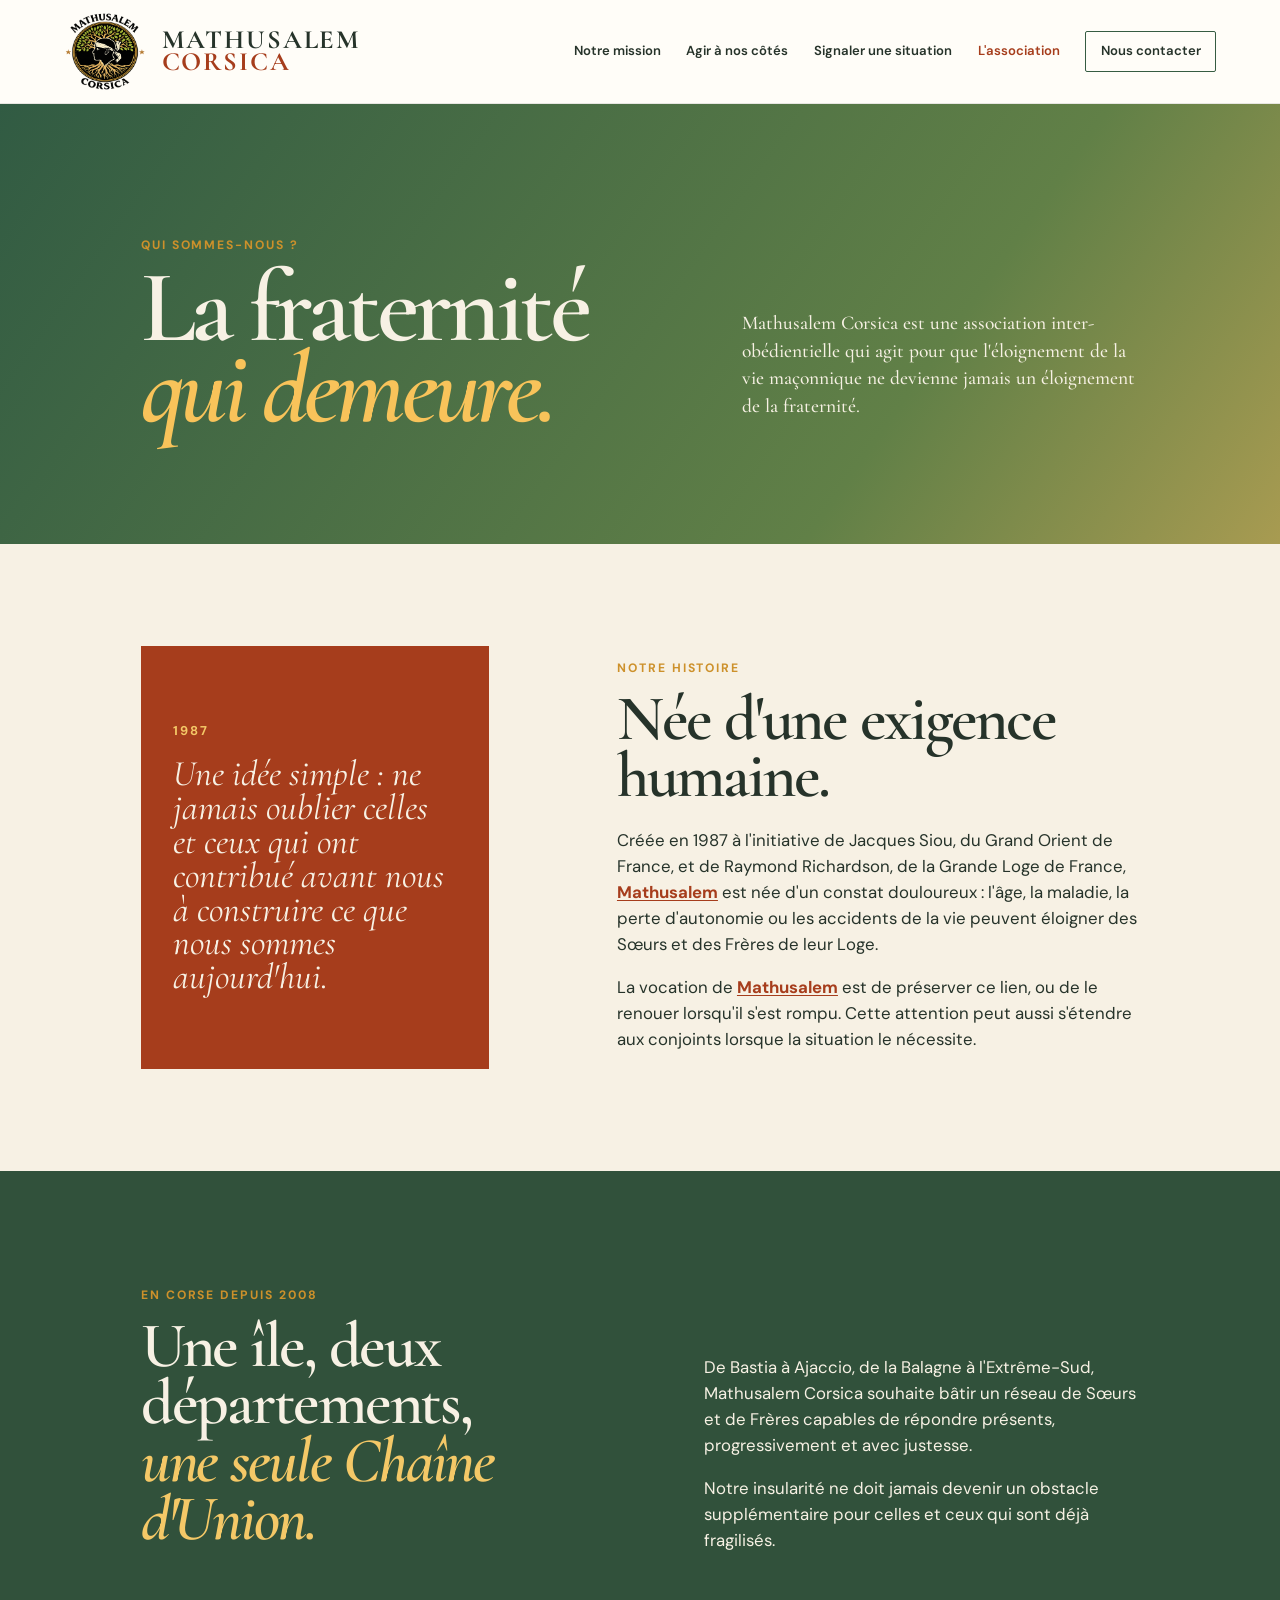
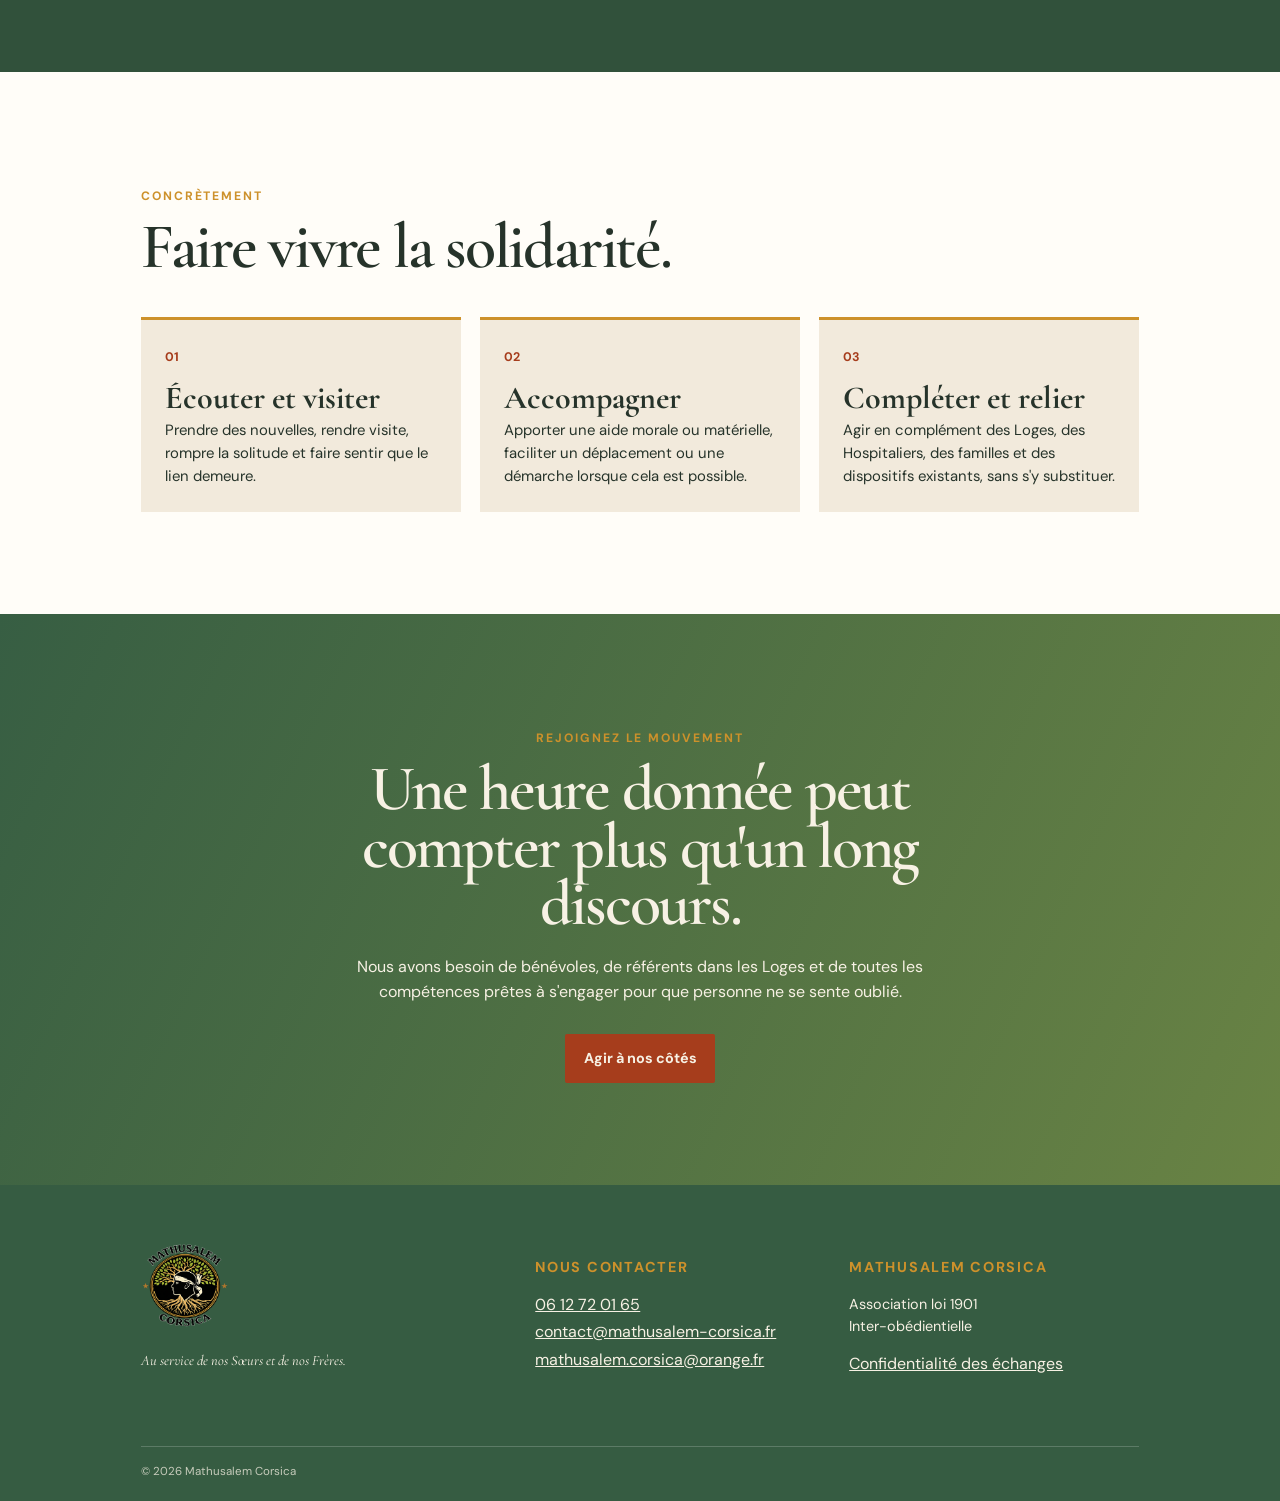
==== commit 9ef34623: "Add files via upload" ====
--- a/association.html
+++ b/association.html
@@ -44,8 +44,8 @@
         <div class="about-copy">
           <p class="eyebrow">Notre histoire</p>
           <h2 id="story-title">Née d'une exigence humaine.</h2>
-          <p>Créée en 1987 à l'initiative de Jacques Siou, du Grand Orient de France, et de Raymond Richardson, de la Grande Loge de France, Mathusalem est née d'un constat douloureux : l'âge, la maladie, la perte d'autonomie ou les accidents de la vie peuvent éloigner des Sœurs et des Frères de leur Loge.</p>
-          <p>La vocation de Mathusalem est de préserver ce lien, ou de le renouer lorsqu'il s'est rompu. Cette attention peut aussi s'étendre aux conjoints lorsque la situation le nécessite.</p>
+          <p>Créée en 1987 à l'initiative de Jacques Siou, du Grand Orient de France, et de Raymond Richardson, de la Grande Loge de France, <a class="national-link" href="https://mathusalem-france.fr/" target="_blank" rel="noopener noreferrer">Mathusalem</a> est née d'un constat douloureux : l'âge, la maladie, la perte d'autonomie ou les accidents de la vie peuvent éloigner des Sœurs et des Frères de leur Loge.</p>
+          <p>La vocation de <a class="national-link" href="https://mathusalem-france.fr/" target="_blank" rel="noopener noreferrer">Mathusalem</a> est de préserver ce lien, ou de le renouer lorsqu'il s'est rompu. Cette attention peut aussi s'étendre aux conjoints lorsque la situation le nécessite.</p>
         </div>
       </section>
 
--- a/styles.css
+++ b/styles.css
@@ -2,6 +2,7 @@
 * { box-sizing:border-box; }
 html { scroll-behavior:smooth; }
 body { margin:0; color:var(--ink); background:var(--paper); font-family:var(--sans); line-height:1.55; }
+.national-link { color:var(--terra); font-weight:700; text-decoration-thickness:1px; text-underline-offset:2px; }.national-link:hover { color:var(--forest); }
 a { color:inherit; }
 .skip-link { position:absolute; left:-10000px; top:auto; }.skip-link:focus { left:1rem; top:1rem; z-index:100; padding:.7rem 1rem; background:#fff; }
 .site-header { min-height:104px; display:flex; align-items:center; justify-content:space-between; padding:8px clamp(1.25rem,5vw,5rem); background:var(--paper); position:sticky; top:0; z-index:20; border-bottom:1px solid rgba(22,32,22,.1); }
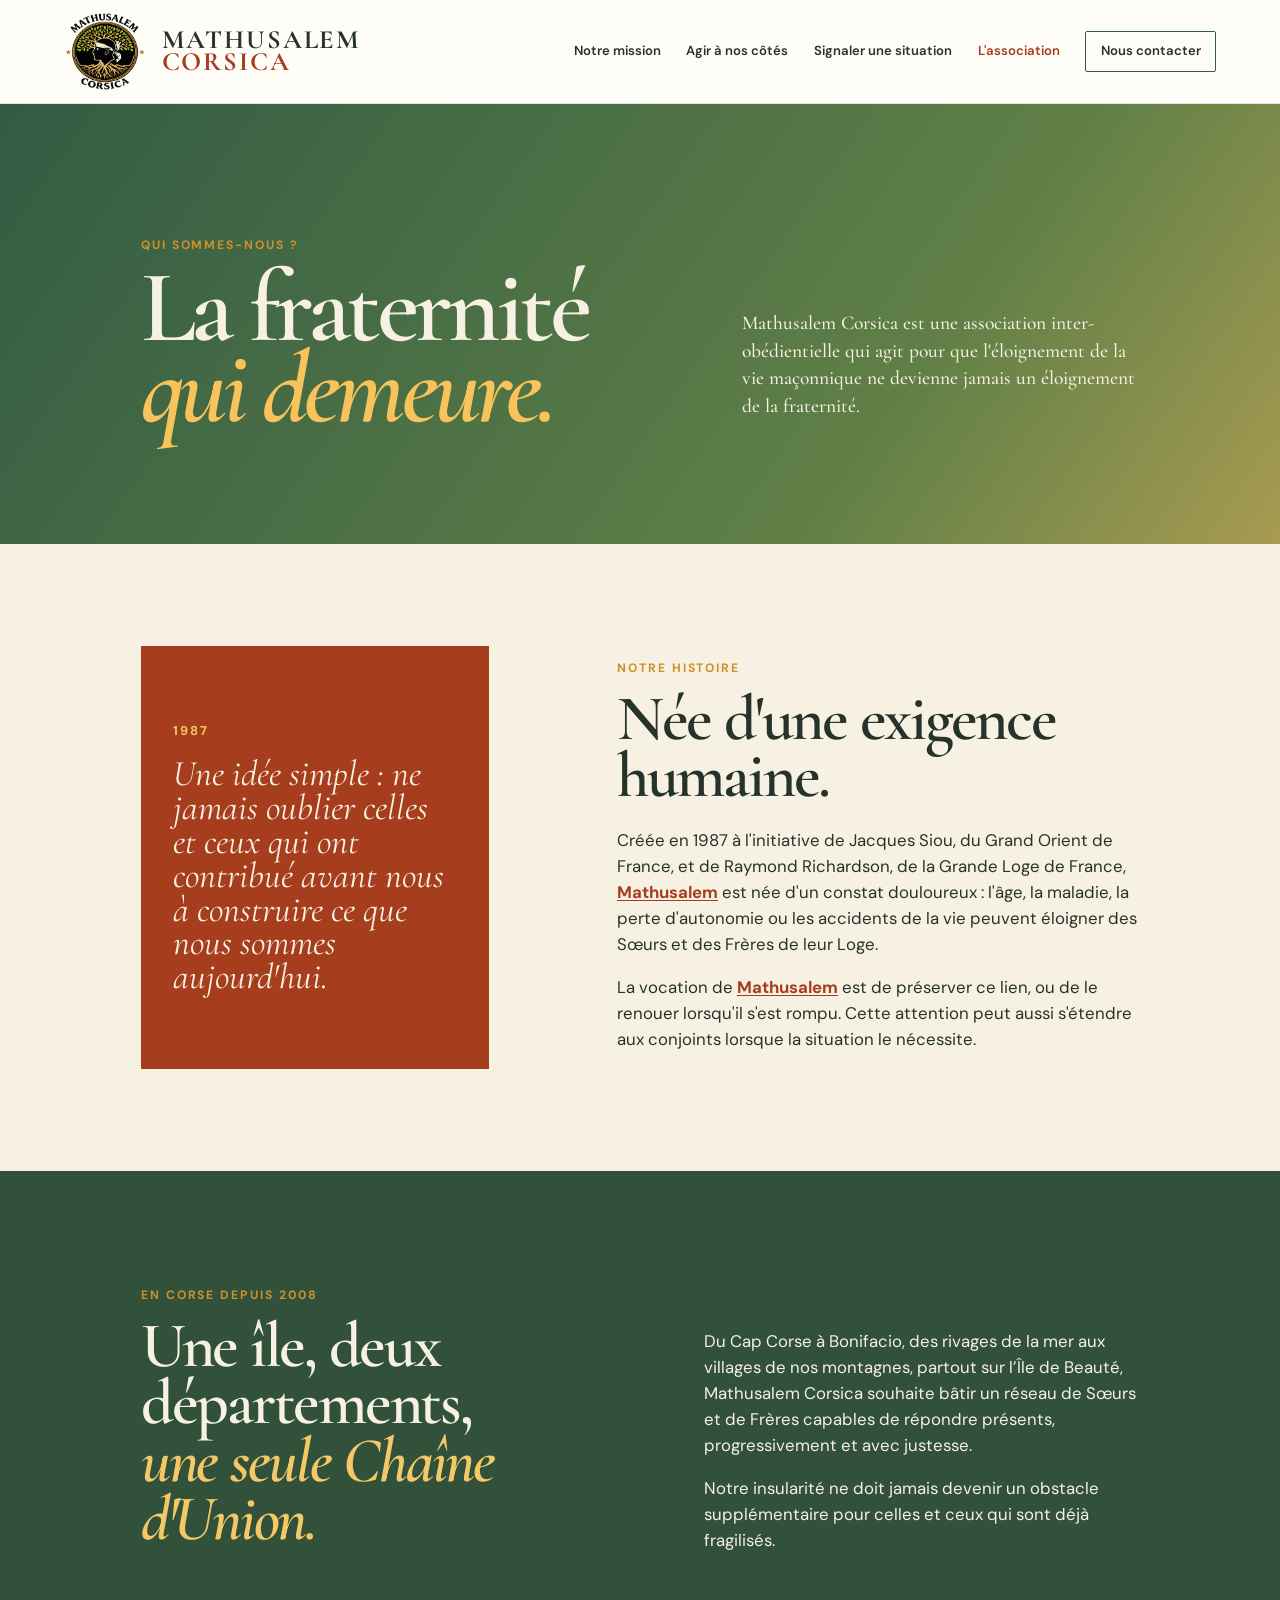
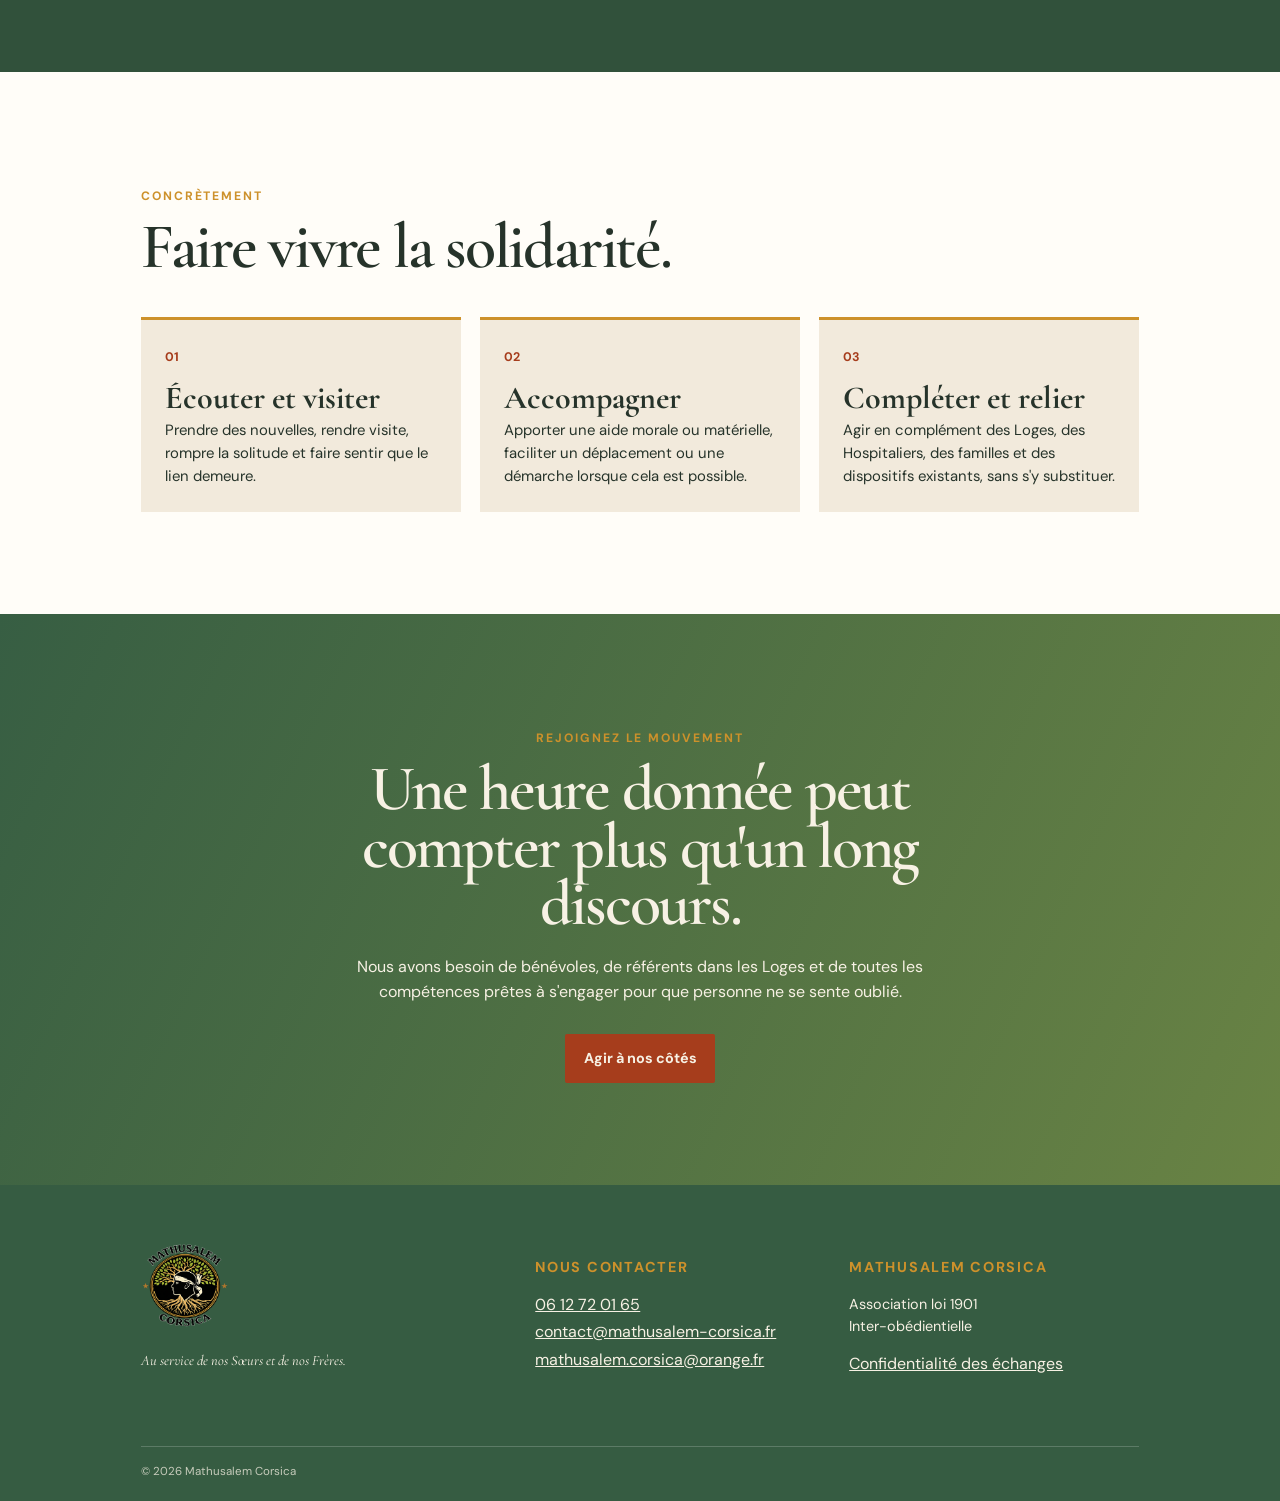
==== commit 2f424768: "Add files via upload" ====
--- a/association.html
+++ b/association.html
@@ -55,7 +55,7 @@
           <h2 id="corsica-title">Une île, deux départements,<br><em>une seule Chaîne d'Union.</em></h2>
         </div>
         <div>
-          <p>De Bastia à Ajaccio, de la Balagne à l'Extrême-Sud, Mathusalem Corsica souhaite bâtir un réseau de Sœurs et de Frères capables de répondre présents, progressivement et avec justesse.</p>
+          <p>Du Cap Corse à Bonifacio, des rivages de la mer aux villages de nos montagnes, partout sur l’Île de Beauté, Mathusalem Corsica souhaite bâtir un réseau de Sœurs et de Frères capables de répondre présents, progressivement et avec justesse.</p>
           <p>Notre insularité ne doit jamais devenir un obstacle supplémentaire pour celles et ceux qui sont déjà fragilisés.</p>
         </div>
       </section>
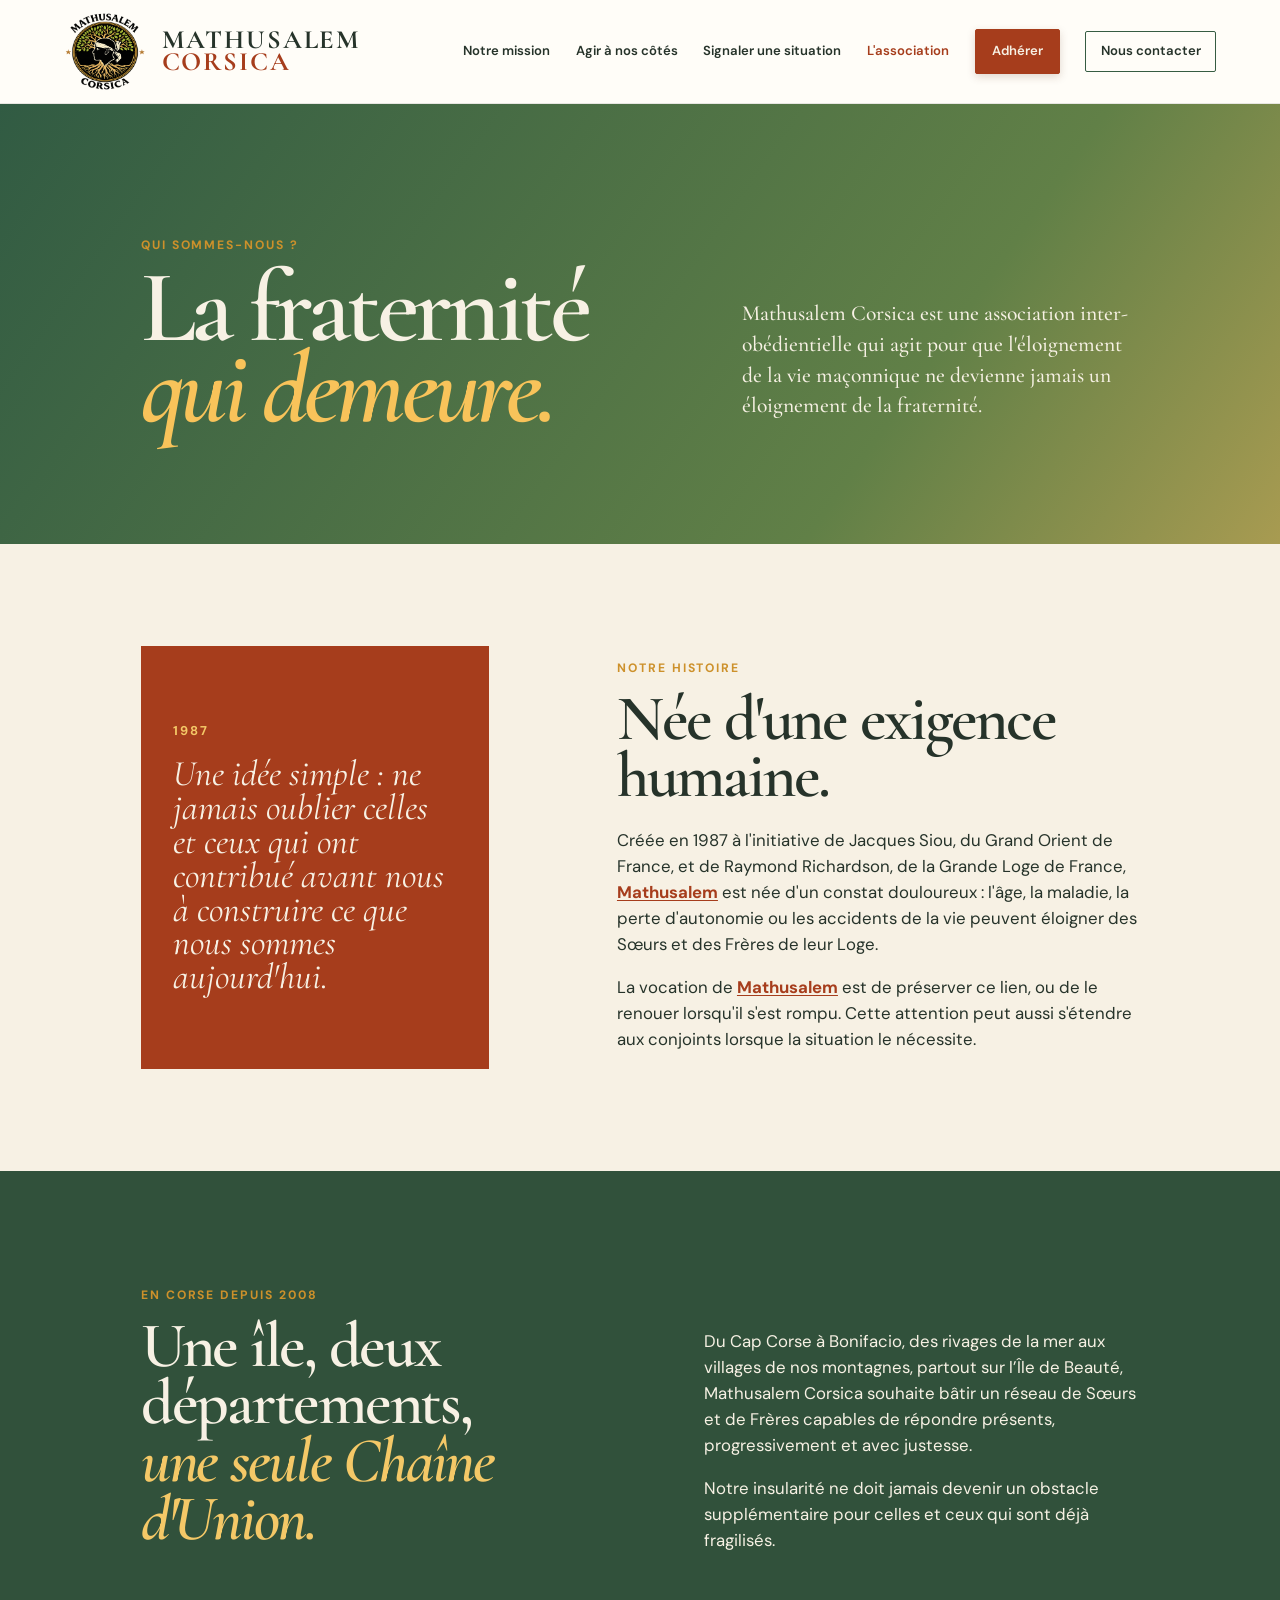
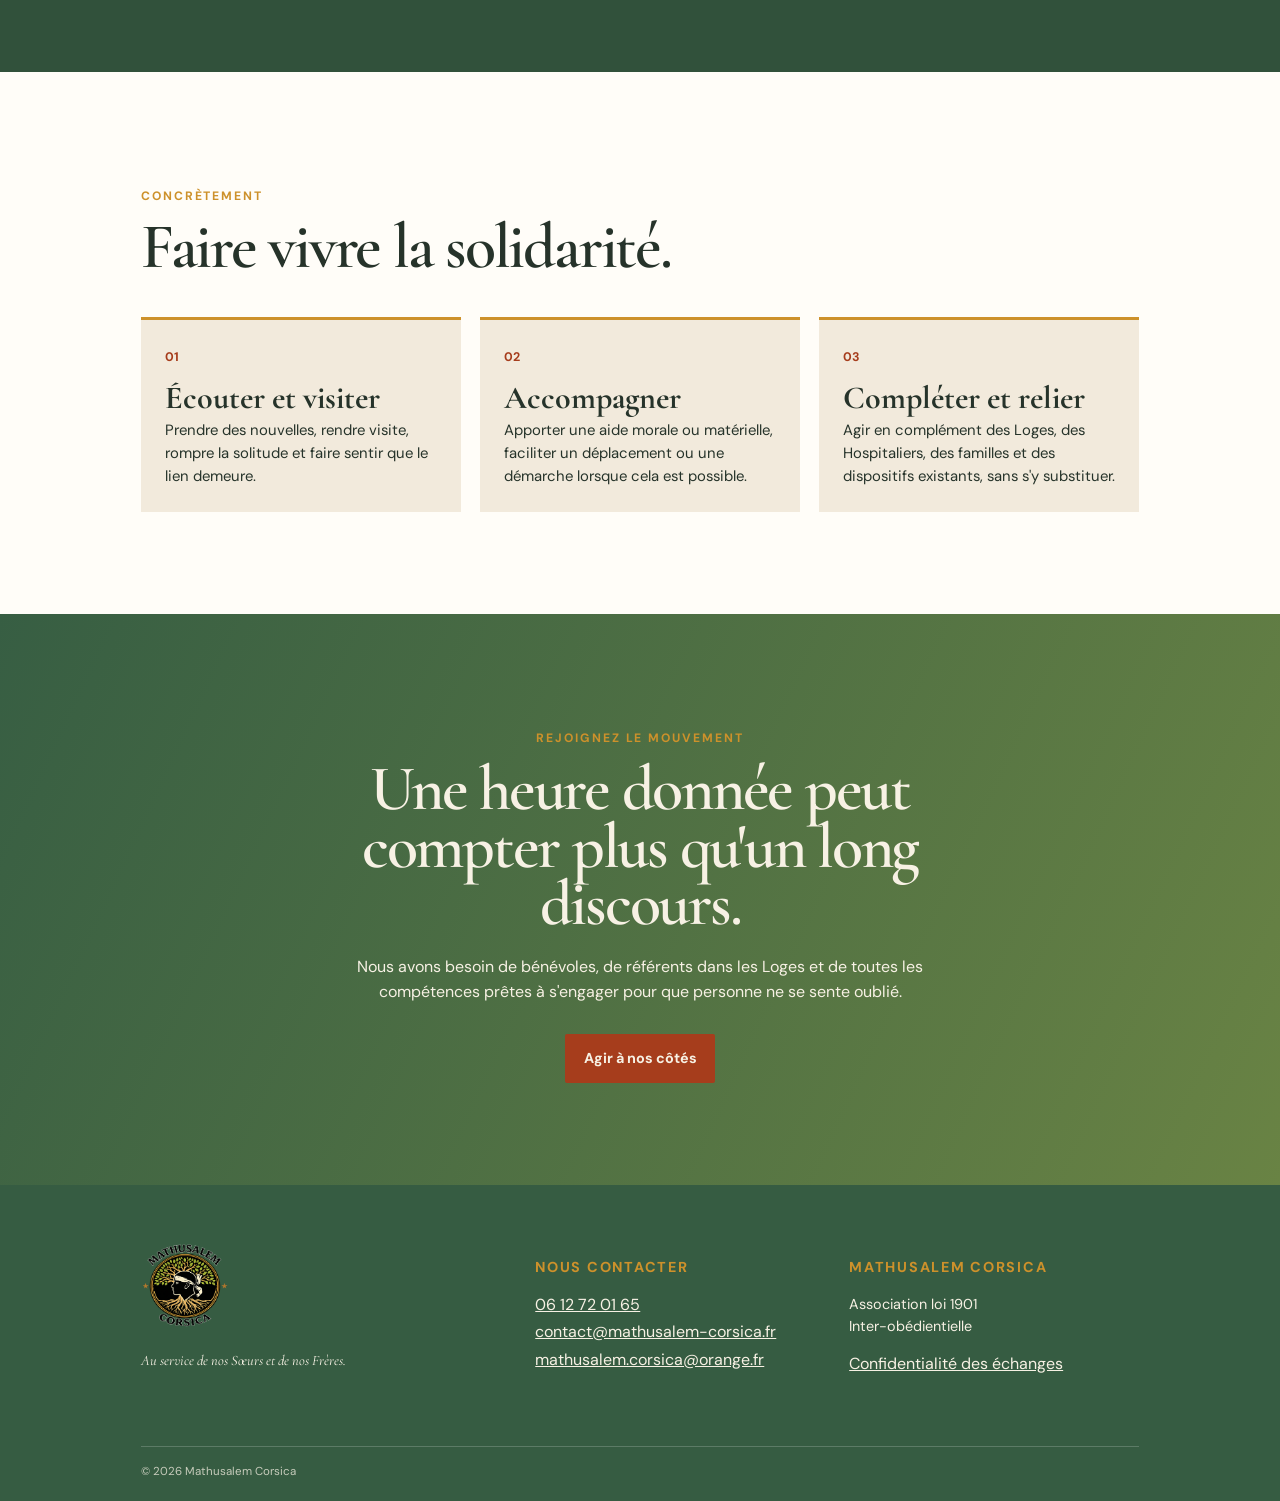
==== commit 52758a78: "Add files via upload" ====
--- a/association.html
+++ b/association.html
@@ -23,6 +23,7 @@
         <a href="index.html#agir">Agir à nos côtés</a>
         <a href="index.html#signaler">Signaler une situation</a>
         <a class="active" href="association.html" aria-current="page">L'association</a>
+        <a class="nav-join" href="bulletin-adhesion-mathusalem-corsica.pdf" download>Adhérer</a>
         <a class="nav-contact" href="index.html#contact">Nous contacter</a>
       </nav>
     </header>
--- a/styles.css
+++ b/styles.css
@@ -3,11 +3,12 @@
 html { scroll-behavior:smooth; }
 body { margin:0; color:var(--ink); background:var(--paper); font-family:var(--sans); line-height:1.55; }
 .national-link { color:var(--terra); font-weight:700; text-decoration-thickness:1px; text-underline-offset:2px; }.national-link:hover { color:var(--forest); }
+.about-hero > p { max-width:450px!important; font-size:1.35rem!important; }
 a { color:inherit; }
 .skip-link { position:absolute; left:-10000px; top:auto; }.skip-link:focus { left:1rem; top:1rem; z-index:100; padding:.7rem 1rem; background:#fff; }
 .site-header { min-height:104px; display:flex; align-items:center; justify-content:space-between; padding:8px clamp(1.25rem,5vw,5rem); background:var(--paper); position:sticky; top:0; z-index:20; border-bottom:1px solid rgba(22,32,22,.1); }
 .brand { display:flex; align-items:center; gap:.85rem; text-decoration:none; font:700 1.65rem/0.8 var(--serif); letter-spacing:.07em; text-transform:uppercase; }.brand img { width:84px; height:84px; object-fit:contain; }.brand em { color:var(--terra); font-style:normal; }
-.navigation { display:flex; align-items:center; gap:clamp(.9rem,2vw,1.8rem); font-size:.82rem; font-weight:600; }.navigation a { text-decoration:none; }.navigation a:not(.nav-contact):hover { color:var(--terra); }.nav-contact { padding:.6rem .9rem; border:1px solid var(--forest); border-radius:2px; }.menu-toggle { display:none; }
+.navigation { display:flex; align-items:center; gap:clamp(.9rem,2vw,1.8rem); font-size:.82rem; font-weight:600; }.navigation a { text-decoration:none; }.navigation a:not(.nav-contact):not(.nav-join):hover { color:var(--terra); }.nav-join { padding:.68rem 1rem; color:var(--cream); background:var(--terra); border:1px solid var(--terra); border-radius:2px; box-shadow:0 3px 8px rgba(89,43,20,.18); }.nav-join:hover { color:var(--cream); background:#8d3217; border-color:#8d3217; }.nav-contact { padding:.6rem .9rem; border:1px solid var(--forest); border-radius:2px; }.menu-toggle { display:none; }
 .hero { min-height:700px; position:relative; overflow:hidden; isolation:isolate; padding:clamp(5rem,10vw,8rem) clamp(1.25rem,11vw,10rem) 8rem; color:var(--cream); background:linear-gradient(115deg,#315b43 0%,#547544 44%,#899449 100%); }.hero:before { content:""; position:absolute; inset:0; z-index:-1; opacity:.32; background:radial-gradient(ellipse at 78% 28%,#ffdc94 0 2%,transparent 22%), radial-gradient(ellipse at 100% 100%,#c95d2b 0,transparent 49%); }.hero-content { max-width:760px; position:relative; z-index:2; }.eyebrow { margin:0 0:.7rem; color:var(--sun); font-size:.76rem; font-weight:700; letter-spacing:.16em; text-transform:uppercase; }.hero h1, h2, h3 { font-family:var(--serif); }.hero h1 { margin:0; font-size:clamp(3.6rem,8vw,7rem); line-height:.84; letter-spacing:-.045em; }.hero-intro { max-width:590px; margin:1.8rem 0 2rem; font-size:1.05rem; }.hero-actions { display:flex; flex-wrap:wrap; gap:.8rem; }.button { display:inline-block; padding:.85rem 1.15rem; border-radius:2px; font-size:.9rem; font-weight:700; text-decoration:none; transition:transform .2s; }.button:hover { transform:translateY(-2px); }.button-primary { color:var(--cream); background:var(--terra); }.button-light { color:var(--ink); background:var(--cream); }.hero-identity { position:absolute; top:2.2rem; right:clamp(1.25rem,7vw,6rem); z-index:2; display:flex; align-items:center; gap:1.15rem; text-transform:uppercase; }.hero-identity img { width:clamp(140px,16vw,215px); height:clamp(140px,16vw,215px); object-fit:contain; filter:drop-shadow(0 5px 12px rgba(24,48,29,.28)); }.hero-identity p { margin:0; color:#fff6df; font:700 clamp(2rem,3.2vw,3.1rem)/.78 var(--serif); letter-spacing:.08em; }.hero-identity em { color:#f2b345; font-style:normal; }.hero-quote { position:absolute; left:50%; bottom:2.3rem; z-index:2; width:max-content; max-width:none; margin:0; transform:translateX(-50%); color:#fff0ca; font:italic clamp(2.2rem,3vw,3.7rem)/1 var(--serif); white-space:nowrap; text-align:center; text-shadow:0 2px 18px rgba(24,48,29,.28); }.hero-horizon { position:absolute; left:-5%; right:-5%; bottom:-6.5rem; height:13rem; background:linear-gradient(160deg,transparent 29%,rgba(48,82,51,.82) 30% 49%,rgba(30,57,38,.95) 50%); transform:skewY(-4deg); z-index:-1; }
 .section { padding:clamp(4.5rem,8vw,8rem) clamp(1.25rem,11vw,10rem); }.mission { background:var(--cream); }.section-heading { max-width:660px; }.section h2 { margin:0; font-size:clamp(2.7rem,5vw,4.7rem); line-height:.92; letter-spacing:-.035em; }.section h2 em { color:var(--terra); }.lead { max-width:690px; margin:1.6rem 0 3rem; font-size:1.1rem; }.mission-cards { display:grid; grid-template-columns:repeat(3,1fr); gap:1.2rem; }.mission-card { min-height:248px; padding:1.55rem; color:#fff; border-radius:3px; }.presence { background:var(--terra); }.help { background:var(--moss); }.link { background:var(--blue); }.card-icon { display:grid; place-items:center; width:3.1rem; height:3.1rem; border:1px solid rgba(255,255,255,.55); border-radius:50%; font-size:.65rem; letter-spacing:-.25em; }.help .card-icon { font-size:1.4rem; }.link .card-icon { font-size:1.7rem; }.mission-card h3 { margin:1.4rem 0 .25rem; font-size:2.05rem; line-height:1; }.mission-card p { margin:0; font-size:.93rem; }
 .act { display:grid; grid-template-columns:.9fr 1.1fr; gap:clamp(2rem,8vw,8rem); align-items:center; background:#2e4937; color:var(--cream); }.act-visual { min-height:420px; padding:2rem; display:flex; flex-direction:column; justify-content:flex-end; color:#f6d486; background:linear-gradient(150deg,transparent 20%,rgba(33,62,41,.4)), radial-gradient(ellipse at 70% 20%,#e3a33f,transparent 12%), linear-gradient(150deg,#8fa14b,#426b42 65%,#294837); clip-path:polygon(16% 0,100% 9%,85% 95%,4% 100%,0 28%); }.act-visual span { font-size:.8rem; font-weight:700; letter-spacing:.12em; text-transform:uppercase; }.act-visual strong { font:italic clamp(2.2rem,4vw,3.4rem)/.9 var(--serif); }.act h2 { color:#fff; }.act h2:after { content:""; display:block; width:54px; height:3px; margin:1.3rem 0; background:var(--sun); }.action-list { margin-top:2rem; border-top:1px solid rgba(255,255,255,.25); }.action-list a { display:grid; grid-template-columns:45px 1fr; column-gap:8px; padding:1rem 0; text-decoration:none; border-bottom:1px solid rgba(255,255,255,.25); }.action-list a:hover strong { color:var(--sun); }.action-list span { color:var(--sun); font-size:.75rem; font-weight:700; }.action-list strong { font-size:.95rem; }.action-list small { grid-column:2; opacity:.72; }
